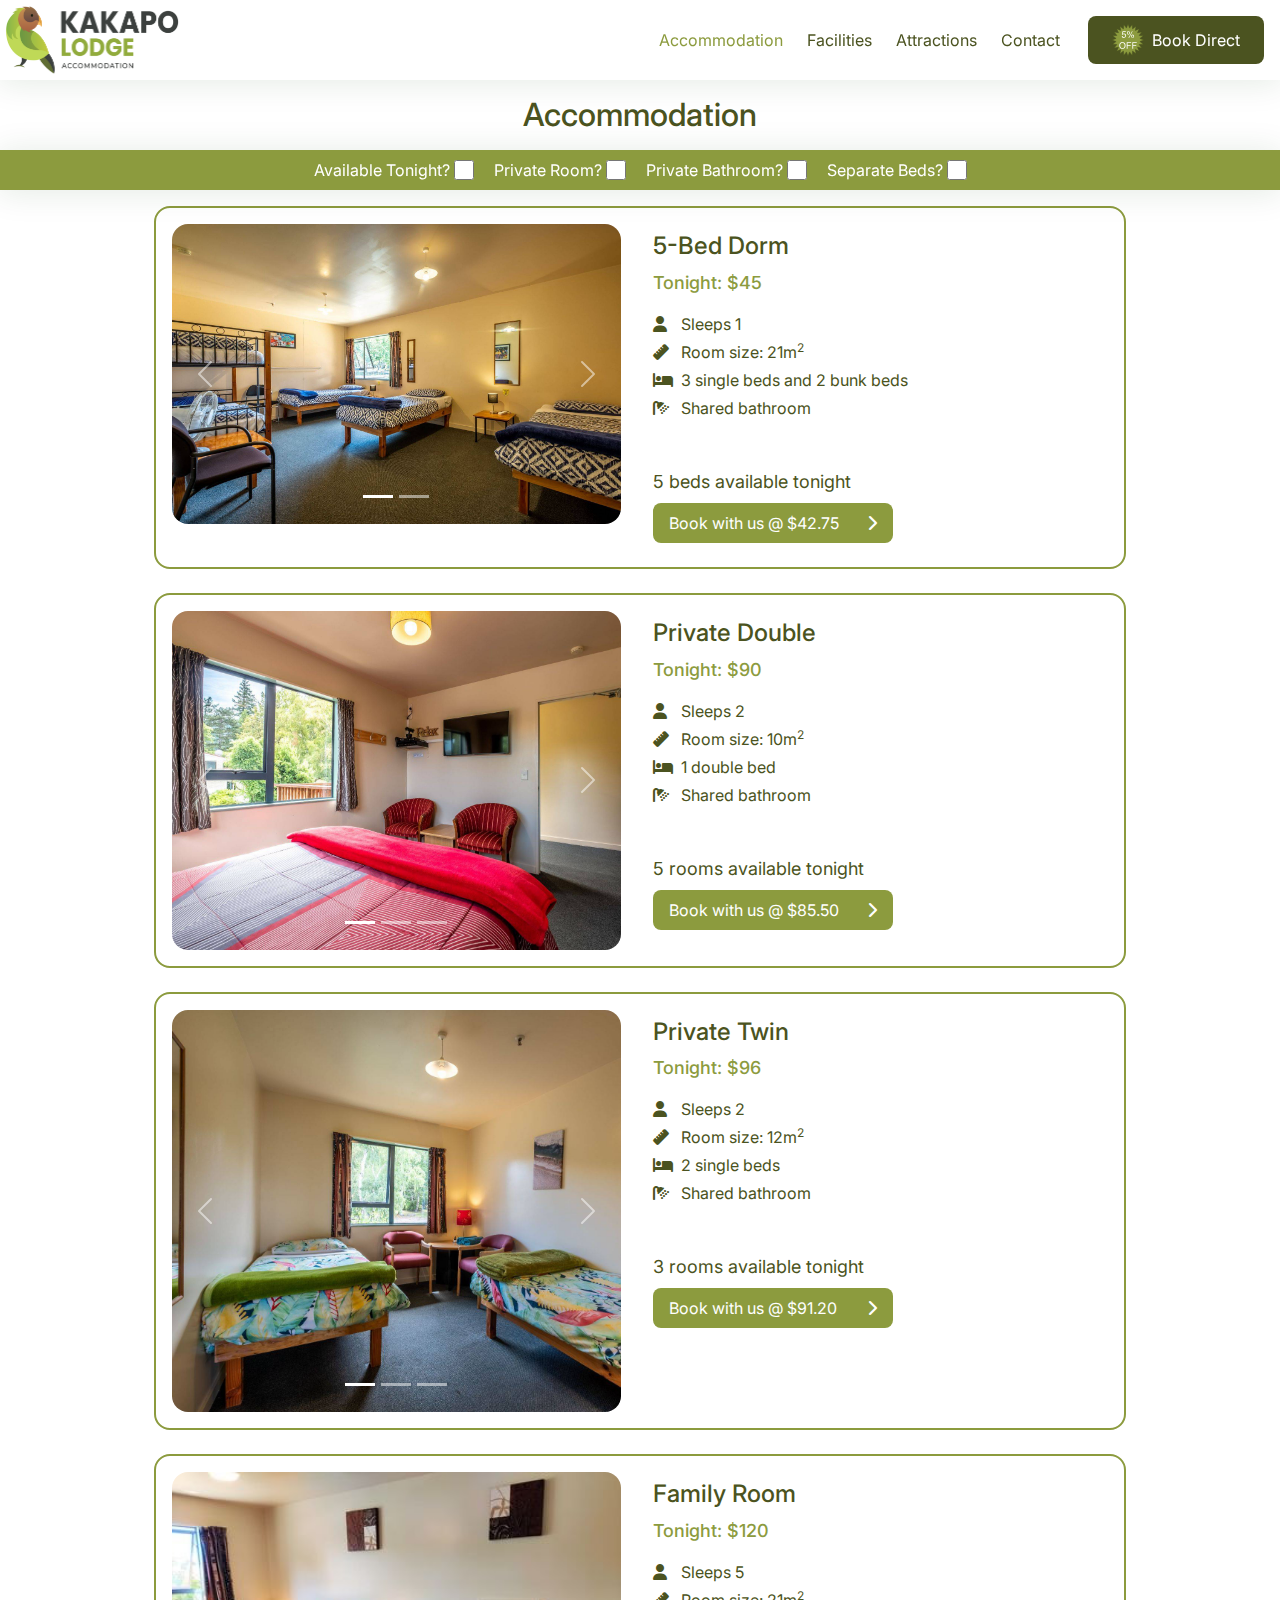
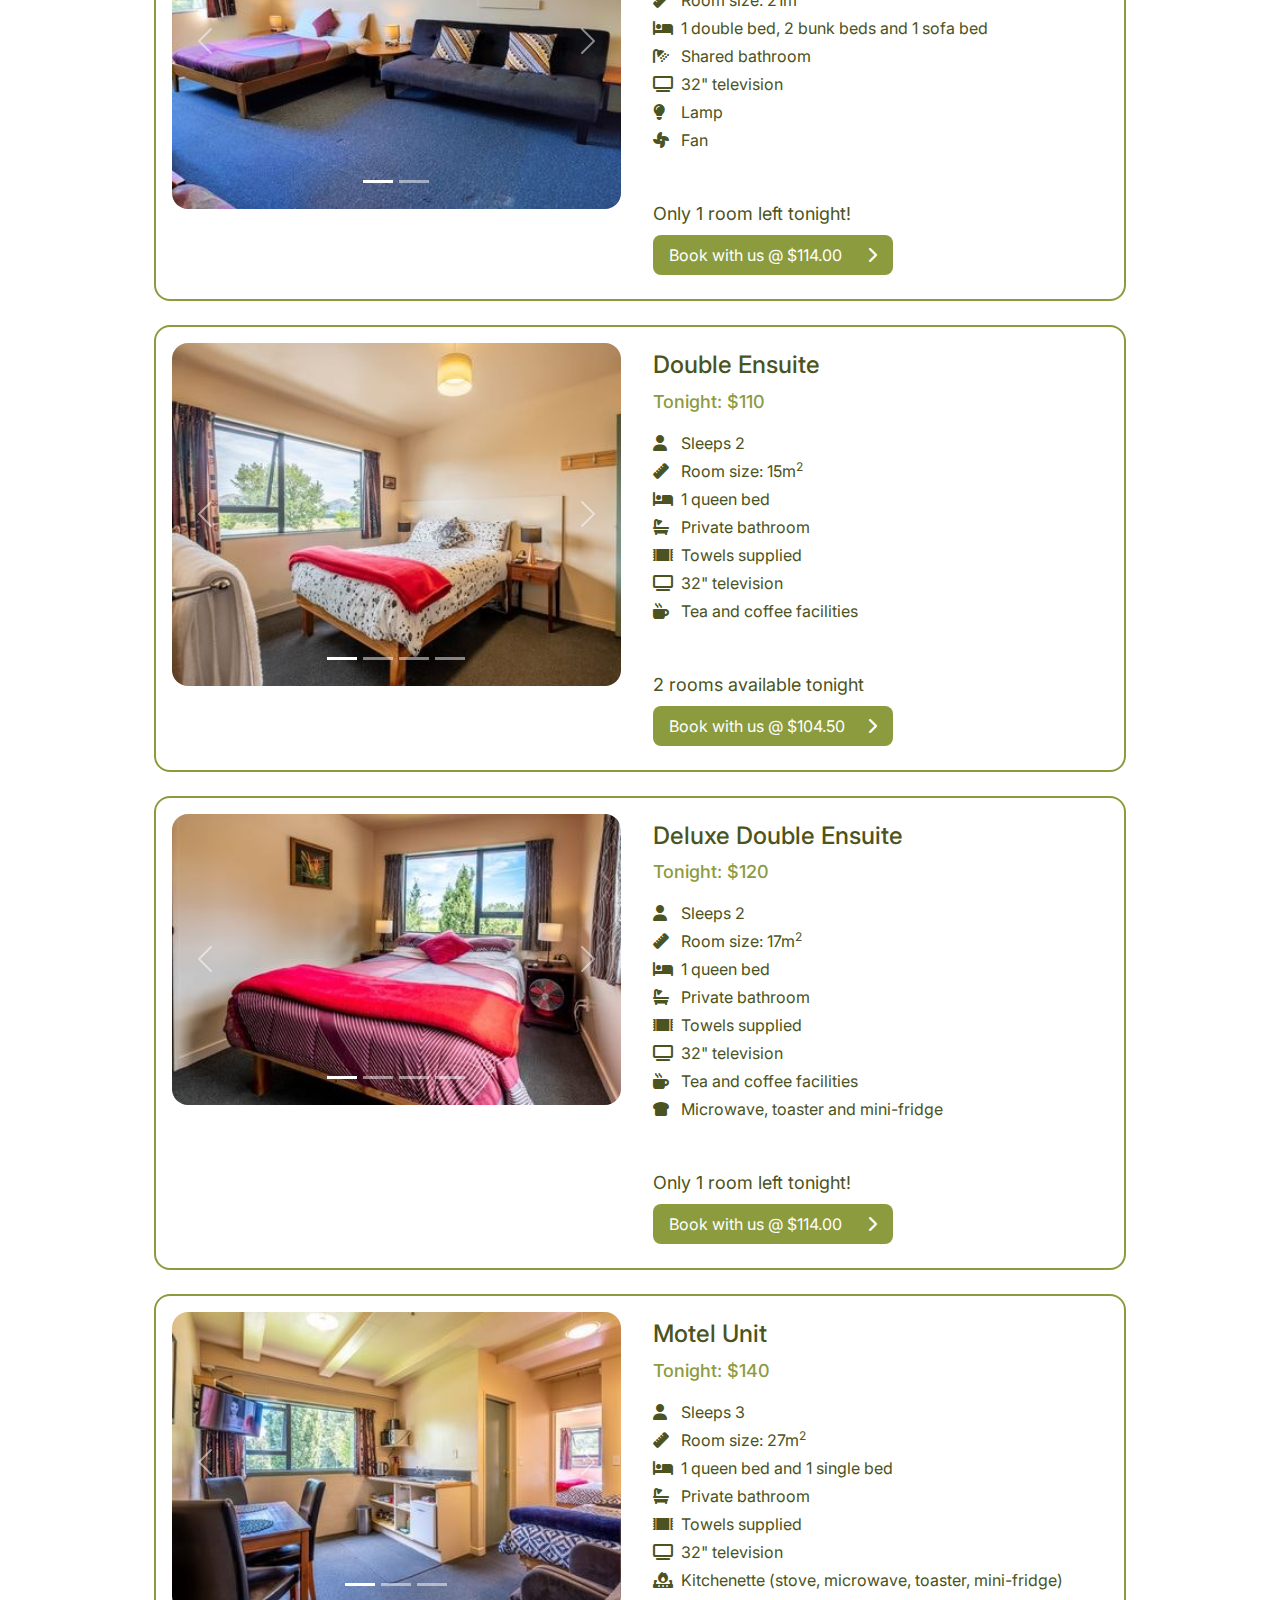
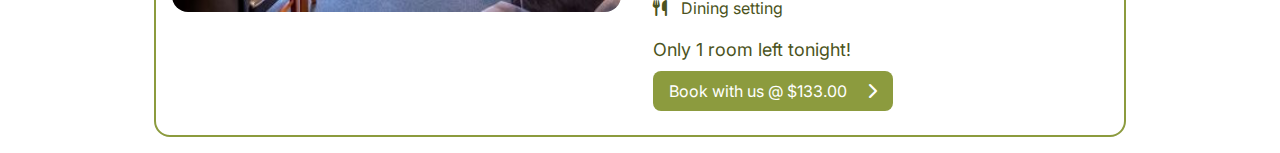
==== subpages/accommodation.html @ c5cdd159 "Improve visibility of discount on book direct button hover" ====
<!DOCTYPE html>

<html>
  <meta charset="utf-8" />
  <meta name="viewport" content="width=device-width, initial-scale=1.0" />

  <head>
    <title>Accommodation | Kakapo Lodge</title>
    <link rel="icon" type="image/x-icon" href="../assets/favicon.ico" />

    <!--FontAwesome icons-->
    <link href="../fontawesome/css/fontawesome.css" rel="stylesheet" />
    <link href="../fontawesome/css/brands.css" rel="stylesheet" />
    <link href="../fontawesome/css/solid.css" rel="stylesheet" />

    <!--Bootstrap components-->
    <link href="../bootstrap/css/bootstrap.min.css" rel="stylesheet" />
    <script
      defer
      type="text/javascript"
      src="../bootstrap/js/bootstrap.min.js"
    ></script>

    <!--custom styles and scripts-->
    <link rel="stylesheet" type="text/css" href="../styles.css" />
    <script defer type="text/javascript" src="../scripts.js"></script>
    <script
      defer
      type="text/javascript"
      src="./accommodation_scripts.js"
    ></script>
  </head>

  <body>
    <header id="main-top-bar">
      <div id="desktop-top-bar" class="top-bar">
        <a href="../index.html">
          <img class="main-logo" src="../assets/kakapo_logo_with_text.png" />
        </a>

        <nav class="main-nav">
          <ul class="main-menu">
            <li class="main-menu-item">
              <a class="main-menu-link selected-link">Accommodation</a>
            </li>
            <li class="main-menu-item">
              <a class="main-menu-link" href="./facilities.html">Facilities</a>
            </li>
            <li class="main-menu-item">
              <a
                class="main-menu-link"
                target="_blank"
                href="https://visithanmersprings.co.nz/things-to-do/"
              >
                Attractions
              </a>
            </li>
            <li class="main-menu-item">
              <a class="main-menu-link" href="./contact.html">Contact</a>
            </li>
          </ul>

          <a
            class="book-direct-button"
            target="_blank"
            href="https://apac.littlehotelier.com/properties/kakapolodgedirect?promotion_code=5OFF"
            ><svg
              id="five-percent-off-symbol"
              version="1.1"
              viewBox="0.0 0.0 1024.0 1024.0"
              fill="none"
              stroke="none"
              stroke-linecap="square"
              stroke-miterlimit="10"
              xmlns:xlink="http://www.w3.org/1999/xlink"
              xmlns="http://www.w3.org/2000/svg"
            >
              <clipPath id="p.0">
                <path
                  d="m0 0l1024.0 0l0 1024.0l-1024.0 0l0 -1024.0z"
                  clip-rule="nonzero"
                />
              </clipPath>
              <g clip-path="url(#p.0)">
                <path
                  fill="#8c9b3e"
                  d="m-0.0026244095 512.0026l131.28703 -50.123535l-113.84106 -82.391815l139.78412 -14.433777l-88.63509 -109.05087l138.7586 22.236145l-57.392273 -128.27481l128.27481 57.392258l-22.236145 -138.7586l109.05087 88.63508l14.433777 -139.78409l82.391815 113.84106l50.123535 -131.28703l50.123535 131.28703l82.391846 -113.84106l14.433716 139.78409l109.0509 -88.63508l-22.236145 138.7586l128.27484 -57.392258l-57.392273 128.27481l138.7586 -22.236145l-88.63513 109.05087l139.78412 14.433777l-113.841064 82.391815l131.28705 50.123535l-131.28705 50.123535l113.841064 82.391846l-139.78412 14.433716l88.63513 109.0509l-138.7586 -22.236145l57.392273 128.27484l-128.27484 -57.392273l22.236145 138.7586l-109.0509 -88.63513l-14.433716 139.78412l-82.391846 -113.841064l-50.123535 131.28699l-50.123535 -131.28699l-82.391815 113.841064l-14.433777 -139.78412l-109.05087 88.63513l22.236145 -138.7586l-128.27481 57.392273l57.392273 -128.27484l-138.7586 22.236145l88.63509 -109.0509l-139.78412 -14.433716l113.84106 -82.391846z"
                  fill-rule="evenodd"
                />
                <path
                  stroke="#4b5320"
                  stroke-width="16.0"
                  stroke-linejoin="round"
                  stroke-linecap="butt"
                  d="m-0.0026244095 512.0026l131.28703 -50.123535l-113.84106 -82.391815l139.78412 -14.433777l-88.63509 -109.05087l138.7586 22.236145l-57.392273 -128.27481l128.27481 57.392258l-22.236145 -138.7586l109.05087 88.63508l14.433777 -139.78409l82.391815 113.84106l50.123535 -131.28703l50.123535 131.28703l82.391846 -113.84106l14.433716 139.78409l109.0509 -88.63508l-22.236145 138.7586l128.27484 -57.392258l-57.392273 128.27481l138.7586 -22.236145l-88.63513 109.05087l139.78412 14.433777l-113.841064 82.391815l131.28705 50.123535l-131.28705 50.123535l113.841064 82.391846l-139.78412 14.433716l88.63513 109.0509l-138.7586 -22.236145l57.392273 128.27484l-128.27484 -57.392273l22.236145 138.7586l-109.0509 -88.63513l-14.433716 139.78412l-82.391846 -113.841064l-50.123535 131.28699l-50.123535 -131.28699l-82.391815 113.841064l-14.433777 -139.78412l-109.05087 88.63513l22.236145 -138.7586l-128.27481 57.392273l57.392273 -128.27484l-138.7586 22.236145l88.63509 -109.0509l-139.78412 -14.433716l113.84106 -82.391846z"
                  fill-rule="evenodd"
                />
                <path
                  fill="#000000"
                  fill-opacity="0.0"
                  d="m27.862206 25.422573l968.2835 0l0 973.1654l-968.2835 0z"
                  fill-rule="evenodd"
                />
                <path
                  fill="#ffffff"
                  d="m312.2004 386.60526l27.078125 -2.296875q3.0 19.765625 13.953125 29.734375q10.96875 9.953125 26.4375 9.953125q18.609375 0 31.5 -14.03125q12.890625 -14.046875 12.890625 -37.25q0 -22.0625 -12.390625 -34.796875q-12.390625 -12.75 -32.4375 -12.75q-12.453125 0 -22.484375 5.65625q-10.03125 5.65625 -15.75 14.671875l-24.21875 -3.140625l20.34375 -107.859375l104.421875 0l0 24.640625l-83.796875 0l-11.3125 56.421875q18.90625 -13.171875 39.671875 -13.171875q27.5 0 46.40625 19.046875q18.90625 19.046875 18.90625 48.984375q0 28.5 -16.609375 49.28125q-20.203125 25.484375 -55.140625 25.484375q-28.65625 0 -46.78125 -16.03125q-18.109375 -16.046875 -20.6875 -42.546875zm168.01013 -104.546875q0 -22.5 11.3125 -38.25q11.3125 -15.75 32.796844 -15.75q19.765625 0 32.71875 14.109375q12.96875 14.109375 12.96875 41.453125q0 26.640625 -13.109375 41.046875q-13.09375 14.390625 -32.296875 14.390625q-19.046844 0 -31.71872 -14.171875q-12.671875 -14.1875 -12.671875 -42.828125zm44.828094 -36.25q-9.59375 0 -15.9687195 8.3125q-6.375 8.3125 -6.375 30.515625q0 20.1875 6.4375 28.421875q6.4530945 8.234375 15.9062195 8.234375q9.734375 0 16.109375 -8.296875q6.375 -8.3125 6.375 -30.375q0 -20.328125 -6.453125 -28.5625q-6.4375 -8.25 -16.03125 -8.25zm0.140625 203.53125l114.875 -221.28125l20.90625 0l-114.4375 221.28125l-21.34375 0zm90.8125 -57.0q0 -22.640625 11.3125 -38.3125q11.3125 -15.6875 32.9375 -15.6875q19.765625 0 32.71875 14.109375q12.96875 14.109375 12.96875 41.46875q0 26.640625 -13.109375 41.03125q-13.09375 14.390625 -32.4375 14.390625q-19.046875 0 -31.71875 -14.25q-12.671875 -14.25 -12.671875 -42.75zm44.96875 -36.234375q-9.734375 0 -16.109375 8.3125q-6.375 8.296875 -6.375 30.5q0 20.046875 6.4375 28.359375q6.453125 8.296875 15.90625 8.296875q9.875 0 16.25 -8.296875q6.375 -8.3125 6.375 -30.375q0 -20.328125 -6.453125 -28.5625q-6.4375 -8.234375 -16.03125 -8.234375z"
                  fill-rule="nonzero"
                />
                <path
                  fill="#ffffff"
                  d="m232.91927 691.3396q0 -52.28125 28.07814 -81.84375q28.078125 -29.578125 72.46875 -29.578125q29.078125 0 52.421875 13.890625q23.34375 13.890625 35.59375 38.75q12.25 24.84375 12.25 56.34375q0 31.9375 -12.890625 57.15625q-12.890625 25.203125 -36.53125 38.171875q-23.625 12.953125 -50.984375 12.953125q-29.640625 0 -53.0 -14.3125q-23.34375 -14.328125 -35.375015 -39.109375q-12.03125 -24.78125 -12.03125 -52.421875zm28.656265 0.4375q0 37.953125 20.40625 59.796875q20.40625 21.84375 51.203125 21.84375q31.375 0 51.640625 -22.0625q20.265625 -22.0625 20.265625 -62.59375q0 -25.640625 -8.671875 -44.75q-8.671875 -19.125 -25.359375 -29.65625q-16.671875 -10.53125 -37.4375 -10.53125q-29.515625 0 -50.78125 20.28125q-21.265625 20.265625 -21.265625 67.671875zm209.39441 101.828125l0 -209.96875l141.65622 0l0 24.78125l-113.87497 0l0 65.015625l98.546844 0l0 24.78125l-98.546844 0l0 95.390625l-27.78125 0zm179.17648 0l0 -209.96875l141.65625 0l0 24.78125l-113.875 0l0 65.015625l98.546875 0l0 24.78125l-98.546875 0l0 95.390625l-27.78125 0z"
                  fill-rule="nonzero"
                />
              </g>
            </svg>
            Book Direct
          </a>
        </nav>
      </div>

      <div id="mobile-top-bar" class="top-bar">
        <a href="../index.html">
          <img class="main-logo" src="../assets/kakapo_logo_with_text.png" />
        </a>

        <i id="mobile-menu-button" class="fa-solid fa-bars"></i>
      </div>

      <nav id="mobile-main-nav" class="main-nav">
        <ul id="mobile-main-menu" class="main-menu">
          <li class="main-menu-item">
            <a class="main-menu-link selected-link">Accommodation</a>
          </li>
          <li class="main-menu-item">
            <a class="main-menu-link" href="./facilities.html">Facilities</a>
          </li>
          <li class="main-menu-item">
            <a
              class="main-menu-link"
              target="_blank"
              href="https://visithanmersprings.co.nz/things-to-do/"
            >
              Attractions
            </a>
          </li>
          <li class="main-menu-item">
            <a class="main-menu-link" href="./contact.html">Contact</a>
          </li>
        </ul>
      </nav>
    </header>

    <main class="page-content">
      <h1 id="page-title">Accommodation</h1>

      <div id="accommodation-filters">
        <div id="mobile-filter-button">
          Filter
          <i class="fa-solid fa-arrow-down-wide-short"></i>
        </div>

        <div id="filter-options">
          <div class="filter-option">
            <label for="available-tonight-checkbox">Available Tonight?</label>
            <input
              id="available-tonight-checkbox"
              class="accommodation-checkbox"
              type="checkbox"
            />
          </div>

          <div class="filter-option">
            <label for="private-room-checkbox">Private Room?</label>
            <input
              id="private-room-checkbox"
              class="accommodation-checkbox"
              type="checkbox"
            />
          </div>

          <div class="filter-option">
            <label for="private-bathroom-checkbox">Private Bathroom?</label>
            <input
              id="private-bathroom-checkbox"
              class="accommodation-checkbox"
              type="checkbox"
            />
          </div>

          <div class="filter-option">
            <label for="separate-beds-checkbox">Separate Beds?</label>
            <input
              id="separate-beds-checkbox"
              class="accommodation-checkbox"
              type="checkbox"
            />
          </div>
        </div>
      </div>

      <div id="accommodation-cards">
        <div id="5-bed-dorm" class="accommodation-card">
          <div
            id="5-bed-dorm-carousel"
            class="carousel slide accommodation-carousel"
          >
            <div class="carousel-indicators">
              <button
                type="button"
                data-bs-target="#5-bed-dorm-carousel"
                data-bs-slide-to="0"
                class="active"
                aria-current="true"
                aria-label="Slide 1"
              ></button>
              <button
                type="button"
                data-bs-target="#5-bed-dorm-carousel"
                data-bs-slide-to="1"
                aria-label="Slide 2"
              ></button>
            </div>

            <div class="carousel-inner">
              <div class="carousel-item active">
                <img
                  src="../assets/subpages/accommodation/5_bed_dorm/5_bed_dorm_1.png"
                  class="d-block w-100 accommodation-image"
                />
              </div>
              <div class="carousel-item">
                <img
                  src="../assets/subpages/accommodation/5_bed_dorm/5_bed_dorm_2.jpg"
                  class="d-block w-100 accommodation-image"
                />
              </div>
            </div>

            <button
              class="carousel-control-prev"
              type="button"
              data-bs-target="#5-bed-dorm-carousel"
              data-bs-slide="prev"
            >
              <span
                class="carousel-control-prev-icon"
                aria-hidden="true"
              ></span>
              <span class="visually-hidden">Previous</span>
            </button>

            <button
              class="carousel-control-next"
              type="button"
              data-bs-target="#5-bed-dorm-carousel"
              data-bs-slide="next"
            >
              <span
                class="carousel-control-next-icon"
                aria-hidden="true"
              ></span>
              <span class="visually-hidden">Next</span>
            </button>
          </div>

          <div class="accommodation-text">
            <h2 class="accommodation-name">5-Bed Dorm</h2>

            <p id="5-bed-dorm-price" class="accommodation-price">
              Tonight: $45
            </p>

            <div class="accommodation-features">
              <div class="accommodation-feature">
                <i class="accommodation-feature-icon fa-solid fa-user"></i>
                Sleeps 1
              </div>

              <div class="accommodation-feature">
                <i class="accommodation-feature-icon fa-solid fa-ruler"></i>
                Room size: 21m<sup>2</sup>
              </div>

              <div class="accommodation-feature">
                <i class="accommodation-feature-icon fa-solid fa-bed"></i>
                3 single beds and 2 bunk beds
              </div>

              <div class="accommodation-feature">
                <i class="accommodation-feature-icon fa-solid fa-shower"></i>
                Shared bathroom
              </div>
            </div>

            <br />
            <p id="5-bed-dorm-availability" class="accommodation-availability">
              5 beds available tonight
            </p>

            <a
              class="book-accommodation-button"
              target="_blank"
              href="https://apac.littlehotelier.com/reservations/kakapolodgedirect/9239?promotion_code=5OFF"
            >
              <div id="book-5-bed-dorm-text">Book with us @ $42.75</div>
              <i class="fa-solid fa-chevron-right"></i>
            </a>
          </div>
        </div>

        <div id="private-double" class="accommodation-card">
          <div
            id="private-double-carousel"
            class="carousel slide accommodation-carousel"
          >
            <div class="carousel-indicators">
              <button
                type="button"
                data-bs-target="#private-double-carousel"
                data-bs-slide-to="0"
                class="active"
                aria-current="true"
                aria-label="Slide 1"
              ></button>
              <button
                type="button"
                data-bs-target="#private-double-carousel"
                data-bs-slide-to="1"
                aria-label="Slide 2"
              ></button>
              <button
                type="button"
                data-bs-target="#private-double-carousel"
                data-bs-slide-to="2"
                aria-label="Slide 3"
              ></button>
            </div>

            <div class="carousel-inner">
              <div class="carousel-item active">
                <img
                  src="../assets/subpages/accommodation/private_double/private_double_1.png"
                  class="d-block w-100 accommodation-image"
                  loading="lazy"
                />
              </div>
              <div class="carousel-item">
                <img
                  src="../assets/subpages/accommodation/private_double/private_double_2.jpg"
                  class="d-block w-100 accommodation-image"
                  loading="lazy"
                />
              </div>
              <div class="carousel-item">
                <img
                  src="../assets/subpages/accommodation/private_double/private_double_3.jpg"
                  class="d-block w-100 accommodation-image"
                  loading="lazy"
                />
              </div>
            </div>

            <button
              class="carousel-control-prev"
              type="button"
              data-bs-target="#private-double-carousel"
              data-bs-slide="prev"
            >
              <span
                class="carousel-control-prev-icon"
                aria-hidden="true"
              ></span>
              <span class="visually-hidden">Previous</span>
            </button>

            <button
              class="carousel-control-next"
              type="button"
              data-bs-target="#private-double-carousel"
              data-bs-slide="next"
            >
              <span
                class="carousel-control-next-icon"
                aria-hidden="true"
              ></span>
              <span class="visually-hidden">Next</span>
            </button>
          </div>

          <div class="accommodation-text">
            <h2 class="accommodation-name">Private Double</h2>

            <p id="private-double-price" class="accommodation-price">
              Tonight: $90
            </p>

            <div class="accommodation-features">
              <div class="accommodation-feature">
                <i class="accommodation-feature-icon fa-solid fa-user"></i>
                Sleeps 2
              </div>

              <div class="accommodation-feature">
                <i class="accommodation-feature-icon fa-solid fa-ruler"></i>
                Room size: 10m<sup>2</sup>
              </div>

              <div class="accommodation-feature">
                <i class="accommodation-feature-icon fa-solid fa-bed"></i>
                1 double bed
              </div>

              <div class="accommodation-feature">
                <i class="accommodation-feature-icon fa-solid fa-shower"></i>
                Shared bathroom
              </div>
            </div>

            <br />
            <p
              id="private-double-availability"
              class="accommodation-availability"
            >
              5 rooms available tonight
            </p>

            <a
              class="book-accommodation-button"
              target="_blank"
              href="https://apac.littlehotelier.com/reservations/kakapolodgedirect/9243?promotion_code=5OFF"
            >
              <div id="book-private-double-text">Book with us @ $85.50</div>
              <i class="fa-solid fa-chevron-right"></i>
            </a>
          </div>
        </div>

        <div id="private-twin" class="accommodation-card">
          <div
            id="private-twin-carousel"
            class="carousel slide accommodation-carousel"
          >
            <div class="carousel-indicators">
              <button
                type="button"
                data-bs-target="#private-twin-carousel"
                data-bs-slide-to="0"
                class="active"
                aria-current="true"
                aria-label="Slide 1"
              ></button>
              <button
                type="button"
                data-bs-target="#private-twin-carousel"
                data-bs-slide-to="1"
                aria-label="Slide 2"
              ></button>
              <button
                type="button"
                data-bs-target="#private-twin-carousel"
                data-bs-slide-to="2"
                aria-label="Slide 3"
              ></button>
            </div>

            <div class="carousel-inner">
              <div class="carousel-item active">
                <img
                  src="../assets/subpages/accommodation/private_twin/private_twin_1.png"
                  class="d-block w-100 accommodation-image"
                  loading="lazy"
                />
              </div>
              <div class="carousel-item">
                <img
                  src="../assets/subpages/accommodation/private_twin/private_twin_2.jpg"
                  class="d-block w-100 accommodation-image"
                  loading="lazy"
                />
              </div>
              <div class="carousel-item">
                <img
                  src="../assets/subpages/accommodation/private_twin/private_twin_3.jpg"
                  class="d-block w-100 accommodation-image"
                  loading="lazy"
                />
              </div>
            </div>

            <button
              class="carousel-control-prev"
              type="button"
              data-bs-target="#private-twin-carousel"
              data-bs-slide="prev"
            >
              <span
                class="carousel-control-prev-icon"
                aria-hidden="true"
              ></span>
              <span class="visually-hidden">Previous</span>
            </button>

            <button
              class="carousel-control-next"
              type="button"
              data-bs-target="#private-twin-carousel"
              data-bs-slide="next"
            >
              <span
                class="carousel-control-next-icon"
                aria-hidden="true"
              ></span>
              <span class="visually-hidden">Next</span>
            </button>
          </div>

          <div class="accommodation-text">
            <h2 class="accommodation-name">Private Twin</h2>

            <p id="private-twin-price" class="accommodation-price">
              Tonight: $96
            </p>

            <div class="accommodation-features">
              <div class="accommodation-feature">
                <i class="accommodation-feature-icon fa-solid fa-user"></i>
                Sleeps 2
              </div>

              <div class="accommodation-feature">
                <i class="accommodation-feature-icon fa-solid fa-ruler"></i>
                Room size: 12m<sup>2</sup>
              </div>

              <div class="accommodation-feature">
                <i class="accommodation-feature-icon fa-solid fa-bed"></i>
                2 single beds
              </div>

              <div class="accommodation-feature">
                <i class="accommodation-feature-icon fa-solid fa-shower"></i>
                Shared bathroom
              </div>
            </div>

            <br />
            <p
              id="private-twin-availability"
              class="accommodation-availability"
            >
              3 rooms available tonight
            </p>

            <a
              class="book-accommodation-button"
              target="_blank"
              href="https://apac.littlehotelier.com/reservations/kakapolodgedirect/9244?promotion_code=5OFF"
            >
              <div id="book-private-twin-text">Book with us @ $91.20</div>
              <i class="fa-solid fa-chevron-right"></i>
            </a>
          </div>
        </div>

        <div id="family-room" class="accommodation-card">
          <div
            id="family-room-carousel"
            class="carousel slide accommodation-carousel"
          >
            <div class="carousel-indicators">
              <button
                type="button"
                data-bs-target="#family-room-carousel"
                data-bs-slide-to="0"
                class="active"
                aria-current="true"
                aria-label="Slide 1"
              ></button>
              <button
                type="button"
                data-bs-target="#family-room-carousel"
                data-bs-slide-to="1"
                aria-label="Slide 2"
              ></button>
            </div>

            <div class="carousel-inner">
              <div class="carousel-item active">
                <img
                  src="../assets/subpages/accommodation/family_room/family_room_1.png"
                  class="d-block w-100 accommodation-image"
                  loading="lazy"
                />
              </div>
              <div class="carousel-item">
                <img
                  src="../assets/subpages/accommodation/family_room/family_room_2.jpg"
                  class="d-block w-100 accommodation-image"
                  loading="lazy"
                />
              </div>
            </div>

            <button
              class="carousel-control-prev"
              type="button"
              data-bs-target="#family-room-carousel"
              data-bs-slide="prev"
            >
              <span
                class="carousel-control-prev-icon"
                aria-hidden="true"
              ></span>
              <span class="visually-hidden">Previous</span>
            </button>

            <button
              class="carousel-control-next"
              type="button"
              data-bs-target="#family-room-carousel"
              data-bs-slide="next"
            >
              <span
                class="carousel-control-next-icon"
                aria-hidden="true"
              ></span>
              <span class="visually-hidden">Next</span>
            </button>
          </div>

          <div class="accommodation-text">
            <h2 class="accommodation-name">Family Room</h2>

            <p id="family-room-price" class="accommodation-price">
              Tonight: $120
            </p>

            <div class="accommodation-features">
              <div class="accommodation-feature">
                <i class="accommodation-feature-icon fa-solid fa-user"></i>
                Sleeps 5
              </div>

              <div class="accommodation-feature">
                <i class="accommodation-feature-icon fa-solid fa-ruler"></i>
                Room size: 21m<sup>2</sup>
              </div>

              <div class="accommodation-feature">
                <i class="accommodation-feature-icon fa-solid fa-bed"></i>
                1 double bed, 2 bunk beds and 1 sofa bed
              </div>

              <div class="accommodation-feature">
                <i class="accommodation-feature-icon fa-solid fa-shower"></i>
                Shared bathroom
              </div>

              <div class="accommodation-feature">
                <i class="accommodation-feature-icon fa-solid fa-tv"></i>
                32" television
              </div>

              <div class="accommodation-feature">
                <i
                  class="accommodation-feature-icon fa-regular fa-lightbulb"
                ></i>
                Lamp
              </div>

              <div class="accommodation-feature">
                <i class="accommodation-feature-icon fa-solid fa-fan"></i>
                Fan
              </div>
            </div>

            <br />
            <p id="family-room-availability" class="accommodation-availability">
              Only 1 room left tonight!
            </p>

            <a
              class="book-accommodation-button"
              target="_blank"
              href="https://apac.littlehotelier.com/reservations/kakapolodgedirect/9245?promotion_code=5OFF"
            >
              <div id="book-family-room-text">Book with us @ $114.00</div>
              <i class="fa-solid fa-chevron-right"></i>
            </a>
          </div>
        </div>

        <div id="double-ensuite" class="accommodation-card">
          <div
            id="double-ensuite-carousel"
            class="carousel slide accommodation-carousel"
          >
            <div class="carousel-indicators">
              <button
                type="button"
                data-bs-target="#double-ensuite-carousel"
                data-bs-slide-to="0"
                class="active"
                aria-current="true"
                aria-label="Slide 1"
              ></button>
              <button
                type="button"
                data-bs-target="#double-ensuite-carousel"
                data-bs-slide-to="1"
                aria-label="Slide 2"
              ></button>
              <button
                type="button"
                data-bs-target="#double-ensuite-carousel"
                data-bs-slide-to="2"
                aria-label="Slide 3"
              ></button>
              <button
                type="button"
                data-bs-target="#double-ensuite-carousel"
                data-bs-slide-to="3"
                aria-label="Slide 4"
              ></button>
            </div>

            <div class="carousel-inner">
              <div class="carousel-item active">
                <img
                  src="../assets/subpages/accommodation/double_ensuite/double_ensuite_1.png"
                  class="d-block w-100 accommodation-image"
                  loading="lazy"
                />
              </div>
              <div class="carousel-item">
                <img
                  src="../assets/subpages/accommodation/double_ensuite/double_ensuite_2.jpg"
                  class="d-block w-100 accommodation-image"
                  loading="lazy"
                />
              </div>
              <div class="carousel-item">
                <img
                  src="../assets/subpages/accommodation/double_ensuite/double_ensuite_3.jpg"
                  class="d-block w-100 accommodation-image"
                  loading="lazy"
                />
              </div>
              <div class="carousel-item">
                <img
                  src="../assets/subpages/accommodation/double_ensuite/double_ensuite_4.jpg"
                  class="d-block w-100 accommodation-image"
                  loading="lazy"
                />
              </div>
            </div>

            <button
              class="carousel-control-prev"
              type="button"
              data-bs-target="#double-ensuite-carousel"
              data-bs-slide="prev"
            >
              <span
                class="carousel-control-prev-icon"
                aria-hidden="true"
              ></span>
              <span class="visually-hidden">Previous</span>
            </button>

            <button
              class="carousel-control-next"
              type="button"
              data-bs-target="#double-ensuite-carousel"
              data-bs-slide="next"
            >
              <span
                class="carousel-control-next-icon"
                aria-hidden="true"
              ></span>
              <span class="visually-hidden">Next</span>
            </button>
          </div>

          <div class="accommodation-text">
            <h2 class="accommodation-name">Double Ensuite</h2>

            <p id="double-ensuite-price" class="accommodation-price">
              Tonight: $110
            </p>

            <div class="accommodation-features">
              <div class="accommodation-feature">
                <i class="accommodation-feature-icon fa-solid fa-user"></i>
                Sleeps 2
              </div>

              <div class="accommodation-feature">
                <i class="accommodation-feature-icon fa-solid fa-ruler"></i>
                Room size: 15m<sup>2</sup>
              </div>

              <div class="accommodation-feature">
                <i class="accommodation-feature-icon fa-solid fa-bed"></i>
                1 queen bed
              </div>

              <div class="accommodation-feature">
                <i class="accommodation-feature-icon fa-solid fa-bath"></i>
                Private bathroom
              </div>

              <div class="accommodation-feature">
                <i class="accommodation-feature-icon fa-solid fa-rug"></i>
                Towels supplied
              </div>

              <div class="accommodation-feature">
                <i class="accommodation-feature-icon fa-solid fa-tv"></i>
                32" television
              </div>

              <div class="accommodation-feature">
                <i class="accommodation-feature-icon fa-solid fa-mug-hot"></i>
                Tea and coffee facilities
              </div>
            </div>

            <br />
            <p
              id="double-ensuite-availability"
              class="accommodation-availability"
            >
              2 rooms available tonight
            </p>

            <a
              class="book-accommodation-button"
              target="_blank"
              href="https://apac.littlehotelier.com/reservations/kakapolodgedirect/9242?promotion_code=5OFF"
            >
              <div id="book-double-ensuite-text">Book with us @ $104.50</div>
              <i class="fa-solid fa-chevron-right"></i>
            </a>
          </div>
        </div>

        <div id="deluxe-double-ensuite" class="accommodation-card">
          <div
            id="deluxe-double-ensuite-carousel"
            class="carousel slide accommodation-carousel"
          >
            <div class="carousel-indicators">
              <button
                type="button"
                data-bs-target="#deluxe-double-ensuite-carousel"
                data-bs-slide-to="0"
                class="active"
                aria-current="true"
                aria-label="Slide 1"
              ></button>
              <button
                type="button"
                data-bs-target="#deluxe-double-ensuite-carousel"
                data-bs-slide-to="1"
                aria-label="Slide 2"
              ></button>
              <button
                type="button"
                data-bs-target="#deluxe-double-ensuite-carousel"
                data-bs-slide-to="2"
                aria-label="Slide 3"
              ></button>
              <button
                type="button"
                data-bs-target="#deluxe-double-ensuite-carousel"
                data-bs-slide-to="3"
                aria-label="Slide 4"
              ></button>
            </div>

            <div class="carousel-inner">
              <div class="carousel-item active">
                <img
                  src="../assets/subpages/accommodation/deluxe_double_ensuite/deluxe_double_ensuite_1.png"
                  class="d-block w-100 accommodation-image"
                  loading="lazy"
                />
              </div>
              <div class="carousel-item">
                <img
                  src="../assets/subpages/accommodation/deluxe_double_ensuite/deluxe_double_ensuite_2.jpg"
                  class="d-block w-100 accommodation-image"
                  loading="lazy"
                />
              </div>
              <div class="carousel-item">
                <img
                  src="../assets/subpages/accommodation/deluxe_double_ensuite/deluxe_double_ensuite_3.jpg"
                  class="d-block w-100 accommodation-image"
                  loading="lazy"
                />
              </div>
              <div class="carousel-item">
                <img
                  src="../assets/subpages/accommodation/deluxe_double_ensuite/deluxe_double_ensuite_4.jpg"
                  class="d-block w-100 accommodation-image"
                  loading="lazy"
                />
              </div>
            </div>

            <button
              class="carousel-control-prev"
              type="button"
              data-bs-target="#deluxe-double-ensuite-carousel"
              data-bs-slide="prev"
            >
              <span
                class="carousel-control-prev-icon"
                aria-hidden="true"
              ></span>
              <span class="visually-hidden">Previous</span>
            </button>

            <button
              class="carousel-control-next"
              type="button"
              data-bs-target="#deluxe-double-ensuite-carousel"
              data-bs-slide="next"
            >
              <span
                class="carousel-control-next-icon"
                aria-hidden="true"
              ></span>
              <span class="visually-hidden">Next</span>
            </button>
          </div>

          <div class="accommodation-text">
            <h2 class="accommodation-name">Deluxe Double Ensuite</h2>

            <p id="deluxe-double-ensuite-price" class="accommodation-price">
              Tonight: $120
            </p>

            <div class="accommodation-features">
              <div class="accommodation-feature">
                <i class="accommodation-feature-icon fa-solid fa-user"></i>
                Sleeps 2
              </div>

              <div class="accommodation-feature">
                <i class="accommodation-feature-icon fa-solid fa-ruler"></i>
                Room size: 17m<sup>2</sup>
              </div>

              <div class="accommodation-feature">
                <i class="accommodation-feature-icon fa-solid fa-bed"></i>
                1 queen bed
              </div>

              <div class="accommodation-feature">
                <i class="accommodation-feature-icon fa-solid fa-bath"></i>
                Private bathroom
              </div>

              <div class="accommodation-feature">
                <i class="accommodation-feature-icon fa-solid fa-rug"></i>
                Towels supplied
              </div>

              <div class="accommodation-feature">
                <i class="accommodation-feature-icon fa-solid fa-tv"></i>
                32" television
              </div>

              <div class="accommodation-feature">
                <i class="accommodation-feature-icon fa-solid fa-mug-hot"></i>
                Tea and coffee facilities
              </div>

              <div class="accommodation-feature">
                <i class="accommodation-feature-icon fa-solid fa-bread-slice">
                </i>
                Microwave, toaster and mini-fridge
              </div>
            </div>

            <br />
            <p
              id="deluxe-double-ensuite-availability"
              class="accommodation-availability"
            >
              Only 1 room left tonight!
            </p>

            <a
              class="book-accommodation-button"
              target="_blank"
              href="https://apac.littlehotelier.com/reservations/kakapolodgedirect/73051?promotion_code=5OFF"
            >
              <div id="book-deluxe-double-ensuite-text">
                Book with us @ $114.00
              </div>
              <i class="fa-solid fa-chevron-right"></i>
            </a>
          </div>
        </div>

        <div id="motel-unit" class="accommodation-card">
          <div
            id="motel-unit-carousel"
            class="carousel slide accommodation-carousel"
          >
            <div class="carousel-indicators">
              <button
                type="button"
                data-bs-target="#motel-unit-carousel"
                data-bs-slide-to="0"
                class="active"
                aria-current="true"
                aria-label="Slide 1"
              ></button>
              <button
                type="button"
                data-bs-target="#motel-unit-carousel"
                data-bs-slide-to="1"
                aria-label="Slide 2"
              ></button>
              <button
                type="button"
                data-bs-target="#motel-unit-carousel"
                data-bs-slide-to="2"
                aria-label="Slide 3"
              ></button>
            </div>

            <div class="carousel-inner">
              <div class="carousel-item active">
                <img
                  src="../assets/subpages/accommodation/motel_unit/motel_unit_1.png"
                  class="d-block w-100 accommodation-image"
                  loading="lazy"
                />
              </div>
              <div class="carousel-item">
                <img
                  src="../assets/subpages/accommodation/motel_unit/motel_unit_2.jpg"
                  class="d-block w-100 accommodation-image"
                  loading="lazy"
                />
              </div>
              <div class="carousel-item">
                <img
                  src="../assets/subpages/accommodation/motel_unit/motel_unit_3.jpg"
                  class="d-block w-100 accommodation-image"
                  loading="lazy"
                />
              </div>
            </div>

            <button
              class="carousel-control-prev"
              type="button"
              data-bs-target="#motel-unit-carousel"
              data-bs-slide="prev"
            >
              <span
                class="carousel-control-prev-icon"
                aria-hidden="true"
              ></span>
              <span class="visually-hidden">Previous</span>
            </button>

            <button
              class="carousel-control-next"
              type="button"
              data-bs-target="#motel-unit-carousel"
              data-bs-slide="next"
            >
              <span
                class="carousel-control-next-icon"
                aria-hidden="true"
              ></span>
              <span class="visually-hidden">Next</span>
            </button>
          </div>

          <div class="accommodation-text">
            <h2 class="accommodation-name">Motel Unit</h2>

            <p id="motel-unit-price" class="accommodation-price">
              Tonight: $140
            </p>

            <div class="accommodation-features">
              <div class="accommodation-feature">
                <i class="accommodation-feature-icon fa-solid fa-user"></i>
                Sleeps 3
              </div>

              <div class="accommodation-feature">
                <i class="accommodation-feature-icon fa-solid fa-ruler"></i>
                Room size: 27m<sup>2</sup>
              </div>

              <div class="accommodation-feature">
                <i class="accommodation-feature-icon fa-solid fa-bed"></i>
                1 queen bed and 1 single bed
              </div>

              <div class="accommodation-feature">
                <i class="accommodation-feature-icon fa-solid fa-bath"></i>
                Private bathroom
              </div>

              <div class="accommodation-feature">
                <i class="accommodation-feature-icon fa-solid fa-rug"></i>
                Towels supplied
              </div>

              <div class="accommodation-feature">
                <i class="accommodation-feature-icon fa-solid fa-tv"></i>
                32" television
              </div>

              <div class="accommodation-feature">
                <i class="accommodation-feature-icon fa-solid fa-fire-burner">
                </i>
                Kitchenette (stove, microwave, toaster, mini-fridge)
              </div>

              <div class="accommodation-feature">
                <i class="accommodation-feature-icon fa-solid fa-utensils"></i>
                Dining setting
              </div>
            </div>

            <p id="motel-unit-availability" class="accommodation-availability">
              Only 1 room left tonight!
            </p>

            <a
              class="book-accommodation-button"
              target="_blank"
              href="https://apac.littlehotelier.com/reservations/kakapolodgedirect/9240?promotion_code=5OFF"
            >
              <div id="book-motel-unit-text">Book with us @ $133.00</div>
              <i class="fa-solid fa-chevron-right"></i>
            </a>
          </div>
        </div>

        <div id="no-accommodation">
          <div id="no-accommodation-message">
            <h2 id="no-accommodation-title">
              Sorry, there are no accommodation that fits your criteria
            </h2>
            <p>Please refine your filter criteria to view other listings</p>
          </div>
        </div>
      </div>
    </main>

    <footer id="mobile-bottom-bar">
      <a class="book-direct-button" target="_blank" href="tel:03 315 7472">
        <i class="fa-solid fa-phone"></i>
        Call Us!
      </a>

      <a
        id="mobile-book-direct-button"
        class="book-direct-button"
        target="_blank"
        href="https://apac.littlehotelier.com/properties/kakapolodgedirect?promotion_code=5OFF"
        ><svg
          id="five-percent-off-symbol"
          version="1.1"
          viewBox="0.0 0.0 1024.0 1024.0"
          fill="none"
          stroke="none"
          stroke-linecap="square"
          stroke-miterlimit="10"
          xmlns:xlink="http://www.w3.org/1999/xlink"
          xmlns="http://www.w3.org/2000/svg"
        >
          <clipPath id="p.0">
            <path
              d="m0 0l1024.0 0l0 1024.0l-1024.0 0l0 -1024.0z"
              clip-rule="nonzero"
            />
          </clipPath>
          <g clip-path="url(#p.0)">
            <path
              fill="#8c9b3e"
              d="m-0.0026244095 512.0026l131.28703 -50.123535l-113.84106 -82.391815l139.78412 -14.433777l-88.63509 -109.05087l138.7586 22.236145l-57.392273 -128.27481l128.27481 57.392258l-22.236145 -138.7586l109.05087 88.63508l14.433777 -139.78409l82.391815 113.84106l50.123535 -131.28703l50.123535 131.28703l82.391846 -113.84106l14.433716 139.78409l109.0509 -88.63508l-22.236145 138.7586l128.27484 -57.392258l-57.392273 128.27481l138.7586 -22.236145l-88.63513 109.05087l139.78412 14.433777l-113.841064 82.391815l131.28705 50.123535l-131.28705 50.123535l113.841064 82.391846l-139.78412 14.433716l88.63513 109.0509l-138.7586 -22.236145l57.392273 128.27484l-128.27484 -57.392273l22.236145 138.7586l-109.0509 -88.63513l-14.433716 139.78412l-82.391846 -113.841064l-50.123535 131.28699l-50.123535 -131.28699l-82.391815 113.841064l-14.433777 -139.78412l-109.05087 88.63513l22.236145 -138.7586l-128.27481 57.392273l57.392273 -128.27484l-138.7586 22.236145l88.63509 -109.0509l-139.78412 -14.433716l113.84106 -82.391846z"
              fill-rule="evenodd"
            />
            <path
              stroke="#4b5320"
              stroke-width="16.0"
              stroke-linejoin="round"
              stroke-linecap="butt"
              d="m-0.0026244095 512.0026l131.28703 -50.123535l-113.84106 -82.391815l139.78412 -14.433777l-88.63509 -109.05087l138.7586 22.236145l-57.392273 -128.27481l128.27481 57.392258l-22.236145 -138.7586l109.05087 88.63508l14.433777 -139.78409l82.391815 113.84106l50.123535 -131.28703l50.123535 131.28703l82.391846 -113.84106l14.433716 139.78409l109.0509 -88.63508l-22.236145 138.7586l128.27484 -57.392258l-57.392273 128.27481l138.7586 -22.236145l-88.63513 109.05087l139.78412 14.433777l-113.841064 82.391815l131.28705 50.123535l-131.28705 50.123535l113.841064 82.391846l-139.78412 14.433716l88.63513 109.0509l-138.7586 -22.236145l57.392273 128.27484l-128.27484 -57.392273l22.236145 138.7586l-109.0509 -88.63513l-14.433716 139.78412l-82.391846 -113.841064l-50.123535 131.28699l-50.123535 -131.28699l-82.391815 113.841064l-14.433777 -139.78412l-109.05087 88.63513l22.236145 -138.7586l-128.27481 57.392273l57.392273 -128.27484l-138.7586 22.236145l88.63509 -109.0509l-139.78412 -14.433716l113.84106 -82.391846z"
              fill-rule="evenodd"
            />
            <path
              fill="#000000"
              fill-opacity="0.0"
              d="m27.862206 25.422573l968.2835 0l0 973.1654l-968.2835 0z"
              fill-rule="evenodd"
            />
            <path
              fill="#ffffff"
              d="m312.2004 386.60526l27.078125 -2.296875q3.0 19.765625 13.953125 29.734375q10.96875 9.953125 26.4375 9.953125q18.609375 0 31.5 -14.03125q12.890625 -14.046875 12.890625 -37.25q0 -22.0625 -12.390625 -34.796875q-12.390625 -12.75 -32.4375 -12.75q-12.453125 0 -22.484375 5.65625q-10.03125 5.65625 -15.75 14.671875l-24.21875 -3.140625l20.34375 -107.859375l104.421875 0l0 24.640625l-83.796875 0l-11.3125 56.421875q18.90625 -13.171875 39.671875 -13.171875q27.5 0 46.40625 19.046875q18.90625 19.046875 18.90625 48.984375q0 28.5 -16.609375 49.28125q-20.203125 25.484375 -55.140625 25.484375q-28.65625 0 -46.78125 -16.03125q-18.109375 -16.046875 -20.6875 -42.546875zm168.01013 -104.546875q0 -22.5 11.3125 -38.25q11.3125 -15.75 32.796844 -15.75q19.765625 0 32.71875 14.109375q12.96875 14.109375 12.96875 41.453125q0 26.640625 -13.109375 41.046875q-13.09375 14.390625 -32.296875 14.390625q-19.046844 0 -31.71872 -14.171875q-12.671875 -14.1875 -12.671875 -42.828125zm44.828094 -36.25q-9.59375 0 -15.9687195 8.3125q-6.375 8.3125 -6.375 30.515625q0 20.1875 6.4375 28.421875q6.4530945 8.234375 15.9062195 8.234375q9.734375 0 16.109375 -8.296875q6.375 -8.3125 6.375 -30.375q0 -20.328125 -6.453125 -28.5625q-6.4375 -8.25 -16.03125 -8.25zm0.140625 203.53125l114.875 -221.28125l20.90625 0l-114.4375 221.28125l-21.34375 0zm90.8125 -57.0q0 -22.640625 11.3125 -38.3125q11.3125 -15.6875 32.9375 -15.6875q19.765625 0 32.71875 14.109375q12.96875 14.109375 12.96875 41.46875q0 26.640625 -13.109375 41.03125q-13.09375 14.390625 -32.4375 14.390625q-19.046875 0 -31.71875 -14.25q-12.671875 -14.25 -12.671875 -42.75zm44.96875 -36.234375q-9.734375 0 -16.109375 8.3125q-6.375 8.296875 -6.375 30.5q0 20.046875 6.4375 28.359375q6.453125 8.296875 15.90625 8.296875q9.875 0 16.25 -8.296875q6.375 -8.3125 6.375 -30.375q0 -20.328125 -6.453125 -28.5625q-6.4375 -8.234375 -16.03125 -8.234375z"
              fill-rule="nonzero"
            />
            <path
              fill="#ffffff"
              d="m232.91927 691.3396q0 -52.28125 28.07814 -81.84375q28.078125 -29.578125 72.46875 -29.578125q29.078125 0 52.421875 13.890625q23.34375 13.890625 35.59375 38.75q12.25 24.84375 12.25 56.34375q0 31.9375 -12.890625 57.15625q-12.890625 25.203125 -36.53125 38.171875q-23.625 12.953125 -50.984375 12.953125q-29.640625 0 -53.0 -14.3125q-23.34375 -14.328125 -35.375015 -39.109375q-12.03125 -24.78125 -12.03125 -52.421875zm28.656265 0.4375q0 37.953125 20.40625 59.796875q20.40625 21.84375 51.203125 21.84375q31.375 0 51.640625 -22.0625q20.265625 -22.0625 20.265625 -62.59375q0 -25.640625 -8.671875 -44.75q-8.671875 -19.125 -25.359375 -29.65625q-16.671875 -10.53125 -37.4375 -10.53125q-29.515625 0 -50.78125 20.28125q-21.265625 20.265625 -21.265625 67.671875zm209.39441 101.828125l0 -209.96875l141.65622 0l0 24.78125l-113.87497 0l0 65.015625l98.546844 0l0 24.78125l-98.546844 0l0 95.390625l-27.78125 0zm179.17648 0l0 -209.96875l141.65625 0l0 24.78125l-113.875 0l0 65.015625l98.546875 0l0 24.78125l-98.546875 0l0 95.390625l-27.78125 0z"
              fill-rule="nonzero"
            />
          </g>
        </svg>
        Book Direct
      </a>
    </footer>
  </body>
</html>
---- fontawesome/css/brands.css ----
/*!
 * Font Awesome Free 6.5.2 by @fontawesome - https://fontawesome.com
 * License - https://fontawesome.com/license/free (Icons: CC BY 4.0, Fonts: SIL OFL 1.1, Code: MIT License)
 * Copyright 2024 Fonticons, Inc.
 */
:root, :host {
  --fa-style-family-brands: 'Font Awesome 6 Brands';
  --fa-font-brands: normal 400 1em/1 'Font Awesome 6 Brands'; }

@font-face {
  font-family: 'Font Awesome 6 Brands';
  font-style: normal;
  font-weight: 400;
  font-display: block;
  src: url("../webfonts/fa-brands-400.woff2") format("woff2"), url("../webfonts/fa-brands-400.ttf") format("truetype"); }

.fab,
.fa-brands {
  font-weight: 400; }

.fa-monero:before {
  content: "\f3d0"; }

.fa-hooli:before {
  content: "\f427"; }

.fa-yelp:before {
  content: "\f1e9"; }

.fa-cc-visa:before {
  content: "\f1f0"; }

.fa-lastfm:before {
  content: "\f202"; }

.fa-shopware:before {
  content: "\f5b5"; }

.fa-creative-commons-nc:before {
  content: "\f4e8"; }

.fa-aws:before {
  content: "\f375"; }

.fa-redhat:before {
  content: "\f7bc"; }

.fa-yoast:before {
  content: "\f2b1"; }

.fa-cloudflare:before {
  content: "\e07d"; }

.fa-ups:before {
  content: "\f7e0"; }

.fa-pixiv:before {
  content: "\e640"; }

.fa-wpexplorer:before {
  content: "\f2de"; }

.fa-dyalog:before {
  content: "\f399"; }

.fa-bity:before {
  content: "\f37a"; }

.fa-stackpath:before {
  content: "\f842"; }

.fa-buysellads:before {
  content: "\f20d"; }

.fa-first-order:before {
  content: "\f2b0"; }

.fa-modx:before {
  content: "\f285"; }

.fa-guilded:before {
  content: "\e07e"; }

.fa-vnv:before {
  content: "\f40b"; }

.fa-square-js:before {
  content: "\f3b9"; }

.fa-js-square:before {
  content: "\f3b9"; }

.fa-microsoft:before {
  content: "\f3ca"; }

.fa-qq:before {
  content: "\f1d6"; }

.fa-orcid:before {
  content: "\f8d2"; }

.fa-java:before {
  content: "\f4e4"; }

.fa-invision:before {
  content: "\f7b0"; }

.fa-creative-commons-pd-alt:before {
  content: "\f4ed"; }

.fa-centercode:before {
  content: "\f380"; }

.fa-glide-g:before {
  content: "\f2a6"; }

.fa-drupal:before {
  content: "\f1a9"; }

.fa-jxl:before {
  content: "\e67b"; }

.fa-hire-a-helper:before {
  content: "\f3b0"; }

.fa-creative-commons-by:before {
  content: "\f4e7"; }

.fa-unity:before {
  content: "\e049"; }

.fa-whmcs:before {
  content: "\f40d"; }

.fa-rocketchat:before {
  content: "\f3e8"; }

.fa-vk:before {
  content: "\f189"; }

.fa-untappd:before {
  content: "\f405"; }

.fa-mailchimp:before {
  content: "\f59e"; }

.fa-css3-alt:before {
  content: "\f38b"; }

.fa-square-reddit:before {
  content: "\f1a2"; }

.fa-reddit-square:before {
  content: "\f1a2"; }

.fa-vimeo-v:before {
  content: "\f27d"; }

.fa-contao:before {
  content: "\f26d"; }

.fa-square-font-awesome:before {
  content: "\e5ad"; }

.fa-deskpro:before {
  content: "\f38f"; }

.fa-brave:before {
  content: "\e63c"; }

.fa-sistrix:before {
  content: "\f3ee"; }

.fa-square-instagram:before {
  content: "\e055"; }

.fa-instagram-square:before {
  content: "\e055"; }

.fa-battle-net:before {
  content: "\f835"; }

.fa-the-red-yeti:before {
  content: "\f69d"; }

.fa-square-hacker-news:before {
  content: "\f3af"; }

.fa-hacker-news-square:before {
  content: "\f3af"; }

.fa-edge:before {
  content: "\f282"; }

.fa-threads:before {
  content: "\e618"; }

.fa-napster:before {
  content: "\f3d2"; }

.fa-square-snapchat:before {
  content: "\f2ad"; }

.fa-snapchat-square:before {
  content: "\f2ad"; }

.fa-google-plus-g:before {
  content: "\f0d5"; }

.fa-artstation:before {
  content: "\f77a"; }

.fa-markdown:before {
  content: "\f60f"; }

.fa-sourcetree:before {
  content: "\f7d3"; }

.fa-google-plus:before {
  content: "\f2b3"; }

.fa-diaspora:before {
  content: "\f791"; }

.fa-foursquare:before {
  content: "\f180"; }

.fa-stack-overflow:before {
  content: "\f16c"; }

.fa-github-alt:before {
  content: "\f113"; }

.fa-phoenix-squadron:before {
  content: "\f511"; }

.fa-pagelines:before {
  content: "\f18c"; }

.fa-algolia:before {
  content: "\f36c"; }

.fa-red-river:before {
  content: "\f3e3"; }

.fa-creative-commons-sa:before {
  content: "\f4ef"; }

.fa-safari:before {
  content: "\f267"; }

.fa-google:before {
  content: "\f1a0"; }

.fa-square-font-awesome-stroke:before {
  content: "\f35c"; }

.fa-font-awesome-alt:before {
  content: "\f35c"; }

.fa-atlassian:before {
  content: "\f77b"; }

.fa-linkedin-in:before {
  content: "\f0e1"; }

.fa-digital-ocean:before {
  content: "\f391"; }

.fa-nimblr:before {
  content: "\f5a8"; }

.fa-chromecast:before {
  content: "\f838"; }

.fa-evernote:before {
  content: "\f839"; }

.fa-hacker-news:before {
  content: "\f1d4"; }

.fa-creative-commons-sampling:before {
  content: "\f4f0"; }

.fa-adversal:before {
  content: "\f36a"; }

.fa-creative-commons:before {
  content: "\f25e"; }

.fa-watchman-monitoring:before {
  content: "\e087"; }

.fa-fonticons:before {
  content: "\f280"; }

.fa-weixin:before {
  content: "\f1d7"; }

.fa-shirtsinbulk:before {
  content: "\f214"; }

.fa-codepen:before {
  content: "\f1cb"; }

.fa-git-alt:before {
  content: "\f841"; }

.fa-lyft:before {
  content: "\f3c3"; }

.fa-rev:before {
  content: "\f5b2"; }

.fa-windows:before {
  content: "\f17a"; }

.fa-wizards-of-the-coast:before {
  content: "\f730"; }

.fa-square-viadeo:before {
  content: "\f2aa"; }

.fa-viadeo-square:before {
  content: "\f2aa"; }

.fa-meetup:before {
  content: "\f2e0"; }

.fa-centos:before {
  content: "\f789"; }

.fa-adn:before {
  content: "\f170"; }

.fa-cloudsmith:before {
  content: "\f384"; }

.fa-opensuse:before {
  content: "\e62b"; }

.fa-pied-piper-alt:before {
  content: "\f1a8"; }

.fa-square-dribbble:before {
  content: "\f397"; }

.fa-dribbble-square:before {
  content: "\f397"; }

.fa-codiepie:before {
  content: "\f284"; }

.fa-node:before {
  content: "\f419"; }

.fa-mix:before {
  content: "\f3cb"; }

.fa-steam:before {
  content: "\f1b6"; }

.fa-cc-apple-pay:before {
  content: "\f416"; }

.fa-scribd:before {
  content: "\f28a"; }

.fa-debian:before {
  content: "\e60b"; }

.fa-openid:before {
  content: "\f19b"; }

.fa-instalod:before {
  content: "\e081"; }

.fa-expeditedssl:before {
  content: "\f23e"; }

.fa-sellcast:before {
  content: "\f2da"; }

.fa-square-twitter:before {
  content: "\f081"; }

.fa-twitter-square:before {
  content: "\f081"; }

.fa-r-project:before {
  content: "\f4f7"; }

.fa-delicious:before {
  content: "\f1a5"; }

.fa-freebsd:before {
  content: "\f3a4"; }

.fa-vuejs:before {
  content: "\f41f"; }

.fa-accusoft:before {
  content: "\f369"; }

.fa-ioxhost:before {
  content: "\f208"; }

.fa-fonticons-fi:before {
  content: "\f3a2"; }

.fa-app-store:before {
  content: "\f36f"; }

.fa-cc-mastercard:before {
  content: "\f1f1"; }

.fa-itunes-note:before {
  content: "\f3b5"; }

.fa-golang:before {
  content: "\e40f"; }

.fa-kickstarter:before {
  content: "\f3bb"; }

.fa-square-kickstarter:before {
  content: "\f3bb"; }

.fa-grav:before {
  content: "\f2d6"; }

.fa-weibo:before {
  content: "\f18a"; }

.fa-uncharted:before {
  content: "\e084"; }

.fa-firstdraft:before {
  content: "\f3a1"; }

.fa-square-youtube:before {
  content: "\f431"; }

.fa-youtube-square:before {
  content: "\f431"; }

.fa-wikipedia-w:before {
  content: "\f266"; }

.fa-wpressr:before {
  content: "\f3e4"; }

.fa-rendact:before {
  content: "\f3e4"; }

.fa-angellist:before {
  content: "\f209"; }

.fa-galactic-republic:before {
  content: "\f50c"; }

.fa-nfc-directional:before {
  content: "\e530"; }

.fa-skype:before {
  content: "\f17e"; }

.fa-joget:before {
  content: "\f3b7"; }

.fa-fedora:before {
  content: "\f798"; }

.fa-stripe-s:before {
  content: "\f42a"; }

.fa-meta:before {
  content: "\e49b"; }

.fa-laravel:before {
  content: "\f3bd"; }

.fa-hotjar:before {
  content: "\f3b1"; }

.fa-bluetooth-b:before {
  content: "\f294"; }

.fa-square-letterboxd:before {
  content: "\e62e"; }

.fa-sticker-mule:before {
  content: "\f3f7"; }

.fa-creative-commons-zero:before {
  content: "\f4f3"; }

.fa-hips:before {
  content: "\f452"; }

.fa-behance:before {
  content: "\f1b4"; }

.fa-reddit:before {
  content: "\f1a1"; }

.fa-discord:before {
  content: "\f392"; }

.fa-chrome:before {
  content: "\f268"; }

.fa-app-store-ios:before {
  content: "\f370"; }

.fa-cc-discover:before {
  content: "\f1f2"; }

.fa-wpbeginner:before {
  content: "\f297"; }

.fa-confluence:before {
  content: "\f78d"; }

.fa-shoelace:before {
  content: "\e60c"; }

.fa-mdb:before {
  content: "\f8ca"; }

.fa-dochub:before {
  content: "\f394"; }

.fa-accessible-icon:before {
  content: "\f368"; }

.fa-ebay:before {
  content: "\f4f4"; }

.fa-amazon:before {
  content: "\f270"; }

.fa-unsplash:before {
  content: "\e07c"; }

.fa-yarn:before {
  content: "\f7e3"; }

.fa-square-steam:before {
  content: "\f1b7"; }

.fa-steam-square:before {
  content: "\f1b7"; }

.fa-500px:before {
  content: "\f26e"; }

.fa-square-vimeo:before {
  content: "\f194"; }

.fa-vimeo-square:before {
  content: "\f194"; }

.fa-asymmetrik:before {
  content: "\f372"; }

.fa-font-awesome:before {
  content: "\f2b4"; }

.fa-font-awesome-flag:before {
  content: "\f2b4"; }

.fa-font-awesome-logo-full:before {
  content: "\f2b4"; }

.fa-gratipay:before {
  content: "\f184"; }

.fa-apple:before {
  content: "\f179"; }

.fa-hive:before {
  content: "\e07f"; }

.fa-gitkraken:before {
  content: "\f3a6"; }

.fa-keybase:before {
  content: "\f4f5"; }

.fa-apple-pay:before {
  content: "\f415"; }

.fa-padlet:before {
  content: "\e4a0"; }

.fa-amazon-pay:before {
  content: "\f42c"; }

.fa-square-github:before {
  content: "\f092"; }

.fa-github-square:before {
  content: "\f092"; }

.fa-stumbleupon:before {
  content: "\f1a4"; }

.fa-fedex:before {
  content: "\f797"; }

.fa-phoenix-framework:before {
  content: "\f3dc"; }

.fa-shopify:before {
  content: "\e057"; }

.fa-neos:before {
  content: "\f612"; }

.fa-square-threads:before {
  content: "\e619"; }

.fa-hackerrank:before {
  content: "\f5f7"; }

.fa-researchgate:before {
  content: "\f4f8"; }

.fa-swift:before {
  content: "\f8e1"; }

.fa-angular:before {
  content: "\f420"; }

.fa-speakap:before {
  content: "\f3f3"; }

.fa-angrycreative:before {
  content: "\f36e"; }

.fa-y-combinator:before {
  content: "\f23b"; }

.fa-empire:before {
  content: "\f1d1"; }

.fa-envira:before {
  content: "\f299"; }

.fa-google-scholar:before {
  content: "\e63b"; }

.fa-square-gitlab:before {
  content: "\e5ae"; }

.fa-gitlab-square:before {
  content: "\e5ae"; }

.fa-studiovinari:before {
  content: "\f3f8"; }

.fa-pied-piper:before {
  content: "\f2ae"; }

.fa-wordpress:before {
  content: "\f19a"; }

.fa-product-hunt:before {
  content: "\f288"; }

.fa-firefox:before {
  content: "\f269"; }

.fa-linode:before {
  content: "\f2b8"; }

.fa-goodreads:before {
  content: "\f3a8"; }

.fa-square-odnoklassniki:before {
  content: "\f264"; }

.fa-odnoklassniki-square:before {
  content: "\f264"; }

.fa-jsfiddle:before {
  content: "\f1cc"; }

.fa-sith:before {
  content: "\f512"; }

.fa-themeisle:before {
  content: "\f2b2"; }

.fa-page4:before {
  content: "\f3d7"; }

.fa-hashnode:before {
  content: "\e499"; }

.fa-react:before {
  content: "\f41b"; }

.fa-cc-paypal:before {
  content: "\f1f4"; }

.fa-squarespace:before {
  content: "\f5be"; }

.fa-cc-stripe:before {
  content: "\f1f5"; }

.fa-creative-commons-share:before {
  content: "\f4f2"; }

.fa-bitcoin:before {
  content: "\f379"; }

.fa-keycdn:before {
  content: "\f3ba"; }

.fa-opera:before {
  content: "\f26a"; }

.fa-itch-io:before {
  content: "\f83a"; }

.fa-umbraco:before {
  content: "\f8e8"; }

.fa-galactic-senate:before {
  content: "\f50d"; }

.fa-ubuntu:before {
  content: "\f7df"; }

.fa-draft2digital:before {
  content: "\f396"; }

.fa-stripe:before {
  content: "\f429"; }

.fa-houzz:before {
  content: "\f27c"; }

.fa-gg:before {
  content: "\f260"; }

.fa-dhl:before {
  content: "\f790"; }

.fa-square-pinterest:before {
  content: "\f0d3"; }

.fa-pinterest-square:before {
  content: "\f0d3"; }

.fa-xing:before {
  content: "\f168"; }

.fa-blackberry:before {
  content: "\f37b"; }

.fa-creative-commons-pd:before {
  content: "\f4ec"; }

.fa-playstation:before {
  content: "\f3df"; }

.fa-quinscape:before {
  content: "\f459"; }

.fa-less:before {
  content: "\f41d"; }

.fa-blogger-b:before {
  content: "\f37d"; }

.fa-opencart:before {
  content: "\f23d"; }

.fa-vine:before {
  content: "\f1ca"; }

.fa-signal-messenger:before {
  content: "\e663"; }

.fa-paypal:before {
  content: "\f1ed"; }

.fa-gitlab:before {
  content: "\f296"; }

.fa-typo3:before {
  content: "\f42b"; }

.fa-reddit-alien:before {
  content: "\f281"; }

.fa-yahoo:before {
  content: "\f19e"; }

.fa-dailymotion:before {
  content: "\e052"; }

.fa-affiliatetheme:before {
  content: "\f36b"; }

.fa-pied-piper-pp:before {
  content: "\f1a7"; }

.fa-bootstrap:before {
  content: "\f836"; }

.fa-odnoklassniki:before {
  content: "\f263"; }

.fa-nfc-symbol:before {
  content: "\e531"; }

.fa-mintbit:before {
  content: "\e62f"; }

.fa-ethereum:before {
  content: "\f42e"; }

.fa-speaker-deck:before {
  content: "\f83c"; }

.fa-creative-commons-nc-eu:before {
  content: "\f4e9"; }

.fa-patreon:before {
  content: "\f3d9"; }

.fa-avianex:before {
  content: "\f374"; }

.fa-ello:before {
  content: "\f5f1"; }

.fa-gofore:before {
  content: "\f3a7"; }

.fa-bimobject:before {
  content: "\f378"; }

.fa-brave-reverse:before {
  content: "\e63d"; }

.fa-facebook-f:before {
  content: "\f39e"; }

.fa-square-google-plus:before {
  content: "\f0d4"; }

.fa-google-plus-square:before {
  content: "\f0d4"; }

.fa-web-awesome:before {
  content: "\e682"; }

.fa-mandalorian:before {
  content: "\f50f"; }

.fa-first-order-alt:before {
  content: "\f50a"; }

.fa-osi:before {
  content: "\f41a"; }

.fa-google-wallet:before {
  content: "\f1ee"; }

.fa-d-and-d-beyond:before {
  content: "\f6ca"; }

.fa-periscope:before {
  content: "\f3da"; }

.fa-fulcrum:before {
  content: "\f50b"; }

.fa-cloudscale:before {
  content: "\f383"; }

.fa-forumbee:before {
  content: "\f211"; }

.fa-mizuni:before {
  content: "\f3cc"; }

.fa-schlix:before {
  content: "\f3ea"; }

.fa-square-xing:before {
  content: "\f169"; }

.fa-xing-square:before {
  content: "\f169"; }

.fa-bandcamp:before {
  content: "\f2d5"; }

.fa-wpforms:before {
  content: "\f298"; }

.fa-cloudversify:before {
  content: "\f385"; }

.fa-usps:before {
  content: "\f7e1"; }

.fa-megaport:before {
  content: "\f5a3"; }

.fa-magento:before {
  content: "\f3c4"; }

.fa-spotify:before {
  content: "\f1bc"; }

.fa-optin-monster:before {
  content: "\f23c"; }

.fa-fly:before {
  content: "\f417"; }

.fa-aviato:before {
  content: "\f421"; }

.fa-itunes:before {
  content: "\f3b4"; }

.fa-cuttlefish:before {
  content: "\f38c"; }

.fa-blogger:before {
  content: "\f37c"; }

.fa-flickr:before {
  content: "\f16e"; }

.fa-viber:before {
  content: "\f409"; }

.fa-soundcloud:before {
  content: "\f1be"; }

.fa-digg:before {
  content: "\f1a6"; }

.fa-tencent-weibo:before {
  content: "\f1d5"; }

.fa-letterboxd:before {
  content: "\e62d"; }

.fa-symfony:before {
  content: "\f83d"; }

.fa-maxcdn:before {
  content: "\f136"; }

.fa-etsy:before {
  content: "\f2d7"; }

.fa-facebook-messenger:before {
  content: "\f39f"; }

.fa-audible:before {
  content: "\f373"; }

.fa-think-peaks:before {
  content: "\f731"; }

.fa-bilibili:before {
  content: "\e3d9"; }

.fa-erlang:before {
  content: "\f39d"; }

.fa-x-twitter:before {
  content: "\e61b"; }

.fa-cotton-bureau:before {
  content: "\f89e"; }

.fa-dashcube:before {
  content: "\f210"; }

.fa-42-group:before {
  content: "\e080"; }

.fa-innosoft:before {
  content: "\e080"; }

.fa-stack-exchange:before {
  content: "\f18d"; }

.fa-elementor:before {
  content: "\f430"; }

.fa-square-pied-piper:before {
  content: "\e01e"; }

.fa-pied-piper-square:before {
  content: "\e01e"; }

.fa-creative-commons-nd:before {
  content: "\f4eb"; }

.fa-palfed:before {
  content: "\f3d8"; }

.fa-superpowers:before {
  content: "\f2dd"; }

.fa-resolving:before {
  content: "\f3e7"; }

.fa-xbox:before {
  content: "\f412"; }

.fa-square-web-awesome-stroke:before {
  content: "\e684"; }

.fa-searchengin:before {
  content: "\f3eb"; }

.fa-tiktok:before {
  content: "\e07b"; }

.fa-square-facebook:before {
  content: "\f082"; }

.fa-facebook-square:before {
  content: "\f082"; }

.fa-renren:before {
  content: "\f18b"; }

.fa-linux:before {
  content: "\f17c"; }

.fa-glide:before {
  content: "\f2a5"; }

.fa-linkedin:before {
  content: "\f08c"; }

.fa-hubspot:before {
  content: "\f3b2"; }

.fa-deploydog:before {
  content: "\f38e"; }

.fa-twitch:before {
  content: "\f1e8"; }

.fa-ravelry:before {
  content: "\f2d9"; }

.fa-mixer:before {
  content: "\e056"; }

.fa-square-lastfm:before {
  content: "\f203"; }

.fa-lastfm-square:before {
  content: "\f203"; }

.fa-vimeo:before {
  content: "\f40a"; }

.fa-mendeley:before {
  content: "\f7b3"; }

.fa-uniregistry:before {
  content: "\f404"; }

.fa-figma:before {
  content: "\f799"; }

.fa-creative-commons-remix:before {
  content: "\f4ee"; }

.fa-cc-amazon-pay:before {
  content: "\f42d"; }

.fa-dropbox:before {
  content: "\f16b"; }

.fa-instagram:before {
  content: "\f16d"; }

.fa-cmplid:before {
  content: "\e360"; }

.fa-upwork:before {
  content: "\e641"; }

.fa-facebook:before {
  content: "\f09a"; }

.fa-gripfire:before {
  content: "\f3ac"; }

.fa-jedi-order:before {
  content: "\f50e"; }

.fa-uikit:before {
  content: "\f403"; }

.fa-fort-awesome-alt:before {
  content: "\f3a3"; }

.fa-phabricator:before {
  content: "\f3db"; }

.fa-ussunnah:before {
  content: "\f407"; }

.fa-earlybirds:before {
  content: "\f39a"; }

.fa-trade-federation:before {
  content: "\f513"; }

.fa-autoprefixer:before {
  content: "\f41c"; }

.fa-whatsapp:before {
  content: "\f232"; }

.fa-square-upwork:before {
  content: "\e67c"; }

.fa-slideshare:before {
  content: "\f1e7"; }

.fa-google-play:before {
  content: "\f3ab"; }

.fa-viadeo:before {
  content: "\f2a9"; }

.fa-line:before {
  content: "\f3c0"; }

.fa-google-drive:before {
  content: "\f3aa"; }

.fa-servicestack:before {
  content: "\f3ec"; }

.fa-simplybuilt:before {
  content: "\f215"; }

.fa-bitbucket:before {
  content: "\f171"; }

.fa-imdb:before {
  content: "\f2d8"; }

.fa-deezer:before {
  content: "\e077"; }

.fa-raspberry-pi:before {
  content: "\f7bb"; }

.fa-jira:before {
  content: "\f7b1"; }

.fa-docker:before {
  content: "\f395"; }

.fa-screenpal:before {
  content: "\e570"; }

.fa-bluetooth:before {
  content: "\f293"; }

.fa-gitter:before {
  content: "\f426"; }

.fa-d-and-d:before {
  content: "\f38d"; }

.fa-microblog:before {
  content: "\e01a"; }

.fa-cc-diners-club:before {
  content: "\f24c"; }

.fa-gg-circle:before {
  content: "\f261"; }

.fa-pied-piper-hat:before {
  content: "\f4e5"; }

.fa-kickstarter-k:before {
  content: "\f3bc"; }

.fa-yandex:before {
  content: "\f413"; }

.fa-readme:before {
  content: "\f4d5"; }

.fa-html5:before {
  content: "\f13b"; }

.fa-sellsy:before {
  content: "\f213"; }

.fa-square-web-awesome:before {
  content: "\e683"; }

.fa-sass:before {
  content: "\f41e"; }

.fa-wirsindhandwerk:before {
  content: "\e2d0"; }

.fa-wsh:before {
  content: "\e2d0"; }

.fa-buromobelexperte:before {
  content: "\f37f"; }

.fa-salesforce:before {
  content: "\f83b"; }

.fa-octopus-deploy:before {
  content: "\e082"; }

.fa-medapps:before {
  content: "\f3c6"; }

.fa-ns8:before {
  content: "\f3d5"; }

.fa-pinterest-p:before {
  content: "\f231"; }

.fa-apper:before {
  content: "\f371"; }

.fa-fort-awesome:before {
  content: "\f286"; }

.fa-waze:before {
  content: "\f83f"; }

.fa-bluesky:before {
  content: "\e671"; }

.fa-cc-jcb:before {
  content: "\f24b"; }

.fa-snapchat:before {
  content: "\f2ab"; }

.fa-snapchat-ghost:before {
  content: "\f2ab"; }

.fa-fantasy-flight-games:before {
  content: "\f6dc"; }

.fa-rust:before {
  content: "\e07a"; }

.fa-wix:before {
  content: "\f5cf"; }

.fa-square-behance:before {
  content: "\f1b5"; }

.fa-behance-square:before {
  content: "\f1b5"; }

.fa-supple:before {
  content: "\f3f9"; }

.fa-webflow:before {
  content: "\e65c"; }

.fa-rebel:before {
  content: "\f1d0"; }

.fa-css3:before {
  content: "\f13c"; }

.fa-staylinked:before {
  content: "\f3f5"; }

.fa-kaggle:before {
  content: "\f5fa"; }

.fa-space-awesome:before {
  content: "\e5ac"; }

.fa-deviantart:before {
  content: "\f1bd"; }

.fa-cpanel:before {
  content: "\f388"; }

.fa-goodreads-g:before {
  content: "\f3a9"; }

.fa-square-git:before {
  content: "\f1d2"; }

.fa-git-square:before {
  content: "\f1d2"; }

.fa-square-tumblr:before {
  content: "\f174"; }

.fa-tumblr-square:before {
  content: "\f174"; }

.fa-trello:before {
  content: "\f181"; }

.fa-creative-commons-nc-jp:before {
  content: "\f4ea"; }

.fa-get-pocket:before {
  content: "\f265"; }

.fa-perbyte:before {
  content: "\e083"; }

.fa-grunt:before {
  content: "\f3ad"; }

.fa-weebly:before {
  content: "\f5cc"; }

.fa-connectdevelop:before {
  content: "\f20e"; }

.fa-leanpub:before {
  content: "\f212"; }

.fa-black-tie:before {
  content: "\f27e"; }

.fa-themeco:before {
  content: "\f5c6"; }

.fa-python:before {
  content: "\f3e2"; }

.fa-android:before {
  content: "\f17b"; }

.fa-bots:before {
  content: "\e340"; }

.fa-free-code-camp:before {
  content: "\f2c5"; }

.fa-hornbill:before {
  content: "\f592"; }

.fa-js:before {
  content: "\f3b8"; }

.fa-ideal:before {
  content: "\e013"; }

.fa-git:before {
  content: "\f1d3"; }

.fa-dev:before {
  content: "\f6cc"; }

.fa-sketch:before {
  content: "\f7c6"; }

.fa-yandex-international:before {
  content: "\f414"; }

.fa-cc-amex:before {
  content: "\f1f3"; }

.fa-uber:before {
  content: "\f402"; }

.fa-github:before {
  content: "\f09b"; }

.fa-php:before {
  content: "\f457"; }

.fa-alipay:before {
  content: "\f642"; }

.fa-youtube:before {
  content: "\f167"; }

.fa-skyatlas:before {
  content: "\f216"; }

.fa-firefox-browser:before {
  content: "\e007"; }

.fa-replyd:before {
  content: "\f3e6"; }

.fa-suse:before {
  content: "\f7d6"; }

.fa-jenkins:before {
  content: "\f3b6"; }

.fa-twitter:before {
  content: "\f099"; }

.fa-rockrms:before {
  content: "\f3e9"; }

.fa-pinterest:before {
  content: "\f0d2"; }

.fa-buffer:before {
  content: "\f837"; }

.fa-npm:before {
  content: "\f3d4"; }

.fa-yammer:before {
  content: "\f840"; }

.fa-btc:before {
  content: "\f15a"; }

.fa-dribbble:before {
  content: "\f17d"; }

.fa-stumbleupon-circle:before {
  content: "\f1a3"; }

.fa-internet-explorer:before {
  content: "\f26b"; }

.fa-stubber:before {
  content: "\e5c7"; }

.fa-telegram:before {
  content: "\f2c6"; }

.fa-telegram-plane:before {
  content: "\f2c6"; }

.fa-old-republic:before {
  content: "\f510"; }

.fa-odysee:before {
  content: "\e5c6"; }

.fa-square-whatsapp:before {
  content: "\f40c"; }

.fa-whatsapp-square:before {
  content: "\f40c"; }

.fa-node-js:before {
  content: "\f3d3"; }

.fa-edge-legacy:before {
  content: "\e078"; }

.fa-slack:before {
  content: "\f198"; }

.fa-slack-hash:before {
  content: "\f198"; }

.fa-medrt:before {
  content: "\f3c8"; }

.fa-usb:before {
  content: "\f287"; }

.fa-tumblr:before {
  content: "\f173"; }

.fa-vaadin:before {
  content: "\f408"; }

.fa-quora:before {
  content: "\f2c4"; }

.fa-square-x-twitter:before {
  content: "\e61a"; }

.fa-reacteurope:before {
  content: "\f75d"; }

.fa-medium:before {
  content: "\f23a"; }

.fa-medium-m:before {
  content: "\f23a"; }

.fa-amilia:before {
  content: "\f36d"; }

.fa-mixcloud:before {
  content: "\f289"; }

.fa-flipboard:before {
  content: "\f44d"; }

.fa-viacoin:before {
  content: "\f237"; }

.fa-critical-role:before {
  content: "\f6c9"; }

.fa-sitrox:before {
  content: "\e44a"; }

.fa-discourse:before {
  content: "\f393"; }

.fa-joomla:before {
  content: "\f1aa"; }

.fa-mastodon:before {
  content: "\f4f6"; }

.fa-airbnb:before {
  content: "\f834"; }

.fa-wolf-pack-battalion:before {
  content: "\f514"; }

.fa-buy-n-large:before {
  content: "\f8a6"; }

.fa-gulp:before {
  content: "\f3ae"; }

.fa-creative-commons-sampling-plus:before {
  content: "\f4f1"; }

.fa-strava:before {
  content: "\f428"; }

.fa-ember:before {
  content: "\f423"; }

.fa-canadian-maple-leaf:before {
  content: "\f785"; }

.fa-teamspeak:before {
  content: "\f4f9"; }

.fa-pushed:before {
  content: "\f3e1"; }

.fa-wordpress-simple:before {
  content: "\f411"; }

.fa-nutritionix:before {
  content: "\f3d6"; }

.fa-wodu:before {
  content: "\e088"; }

.fa-google-pay:before {
  content: "\e079"; }

.fa-intercom:before {
  content: "\f7af"; }

.fa-zhihu:before {
  content: "\f63f"; }

.fa-korvue:before {
  content: "\f42f"; }

.fa-pix:before {
  content: "\e43a"; }

.fa-steam-symbol:before {
  content: "\f3f6"; }
---- fontawesome/css/solid.css ----
/*!
 * Font Awesome Free 6.5.2 by @fontawesome - https://fontawesome.com
 * License - https://fontawesome.com/license/free (Icons: CC BY 4.0, Fonts: SIL OFL 1.1, Code: MIT License)
 * Copyright 2024 Fonticons, Inc.
 */
:root, :host {
  --fa-style-family-classic: 'Font Awesome 6 Free';
  --fa-font-solid: normal 900 1em/1 'Font Awesome 6 Free'; }

@font-face {
  font-family: 'Font Awesome 6 Free';
  font-style: normal;
  font-weight: 900;
  font-display: block;
  src: url("../webfonts/fa-solid-900.woff2") format("woff2"), url("../webfonts/fa-solid-900.ttf") format("truetype"); }

.fas,
.fa-solid {
  font-weight: 900; }
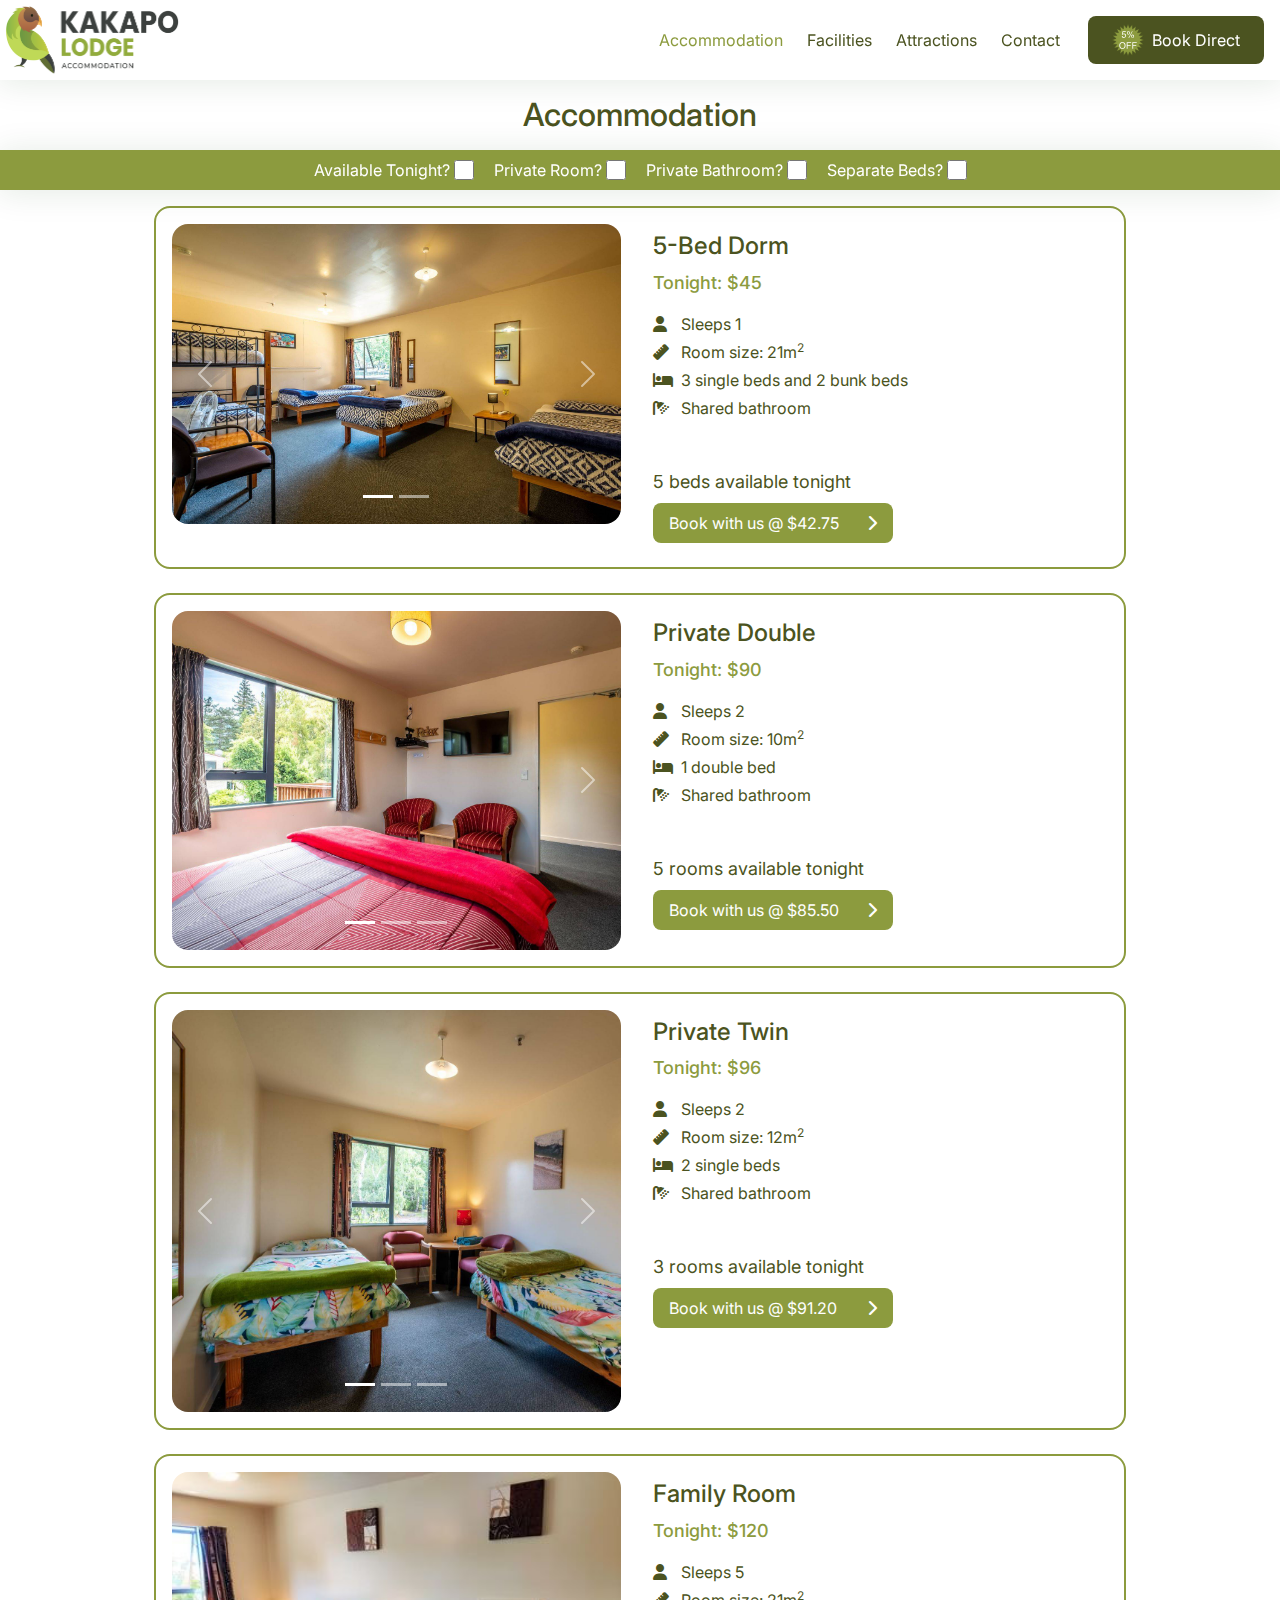
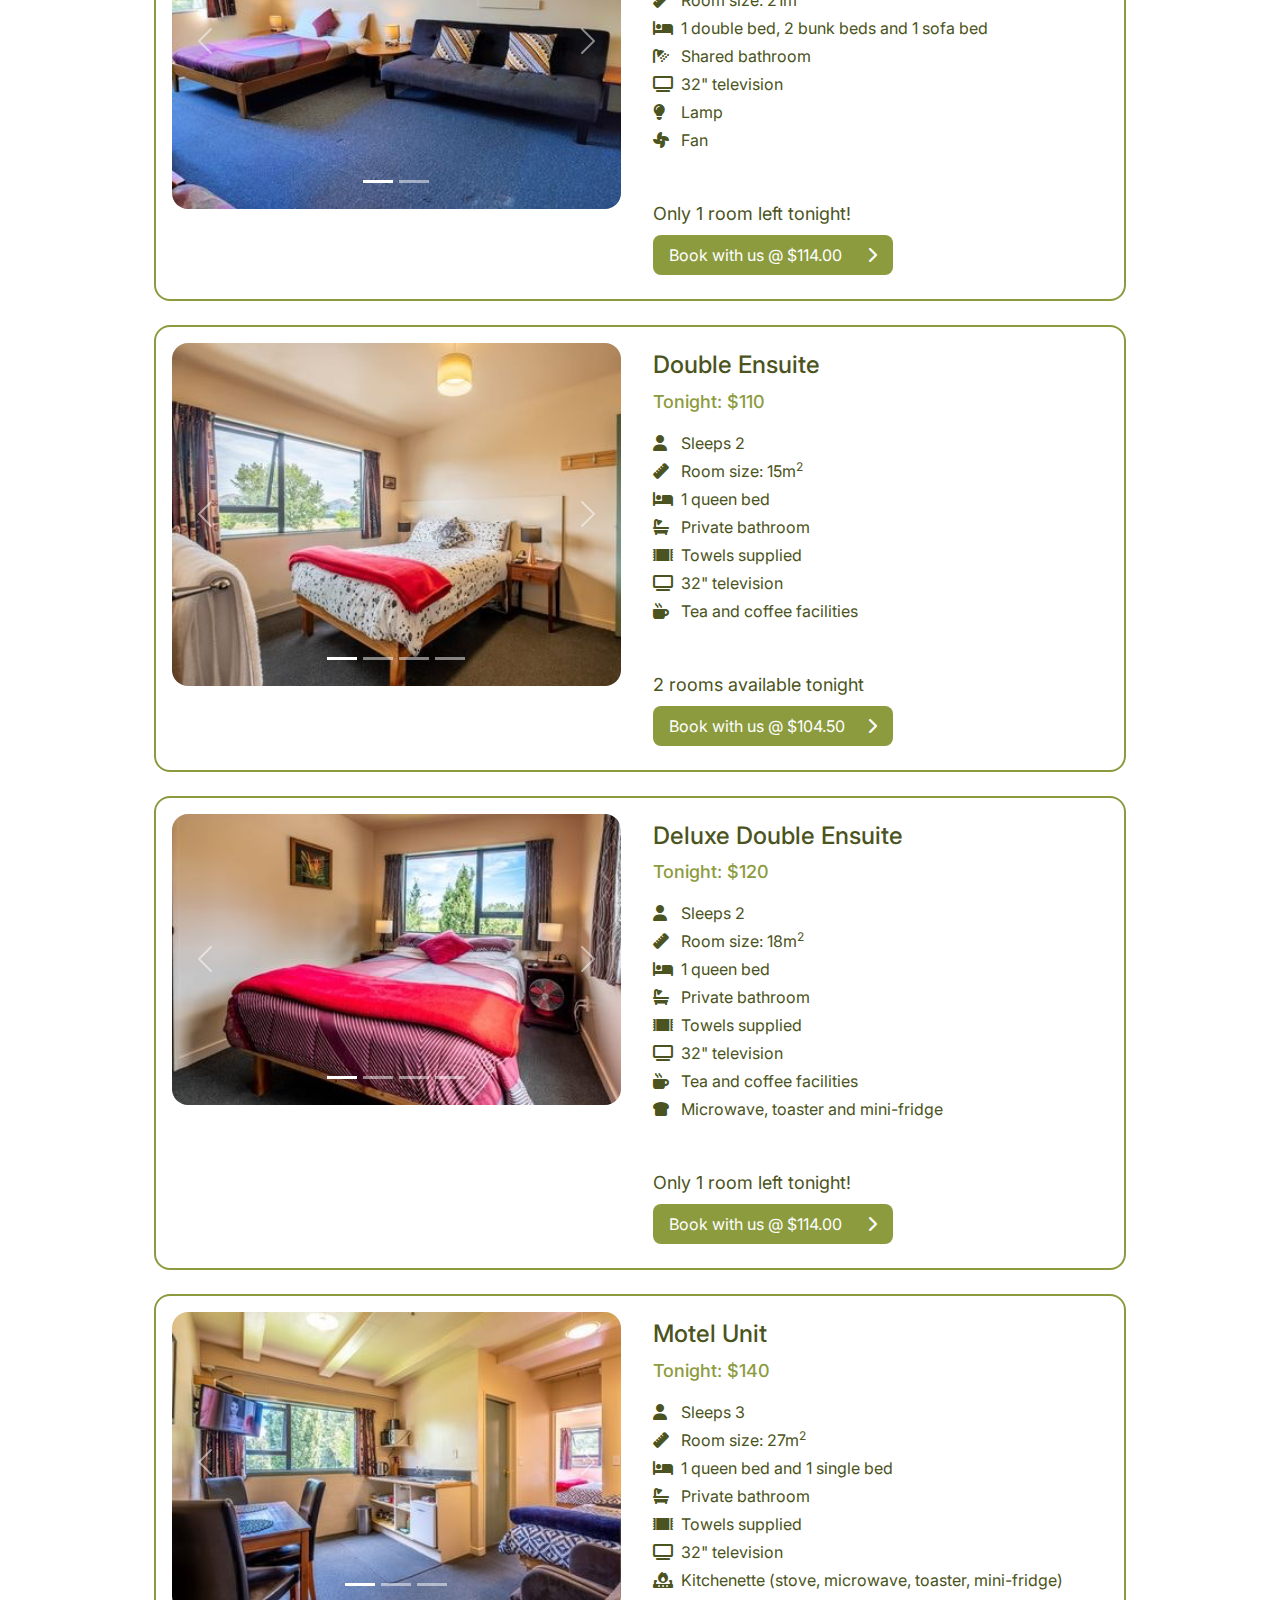
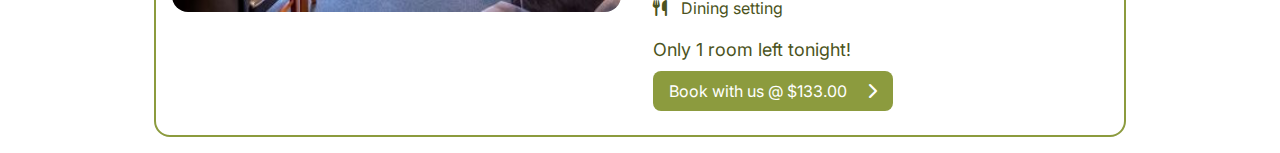
==== commit b154905c: "Update deluxe double ensuite room size" ====
--- a/subpages/accommodation.html
+++ b/subpages/accommodation.html
@@ -952,7 +952,7 @@
 
               <div class="accommodation-feature">
                 <i class="accommodation-feature-icon fa-solid fa-ruler"></i>
-                Room size: 17m<sup>2</sup>
+                Room size: 18m<sup>2</sup>
               </div>
 
               <div class="accommodation-feature">
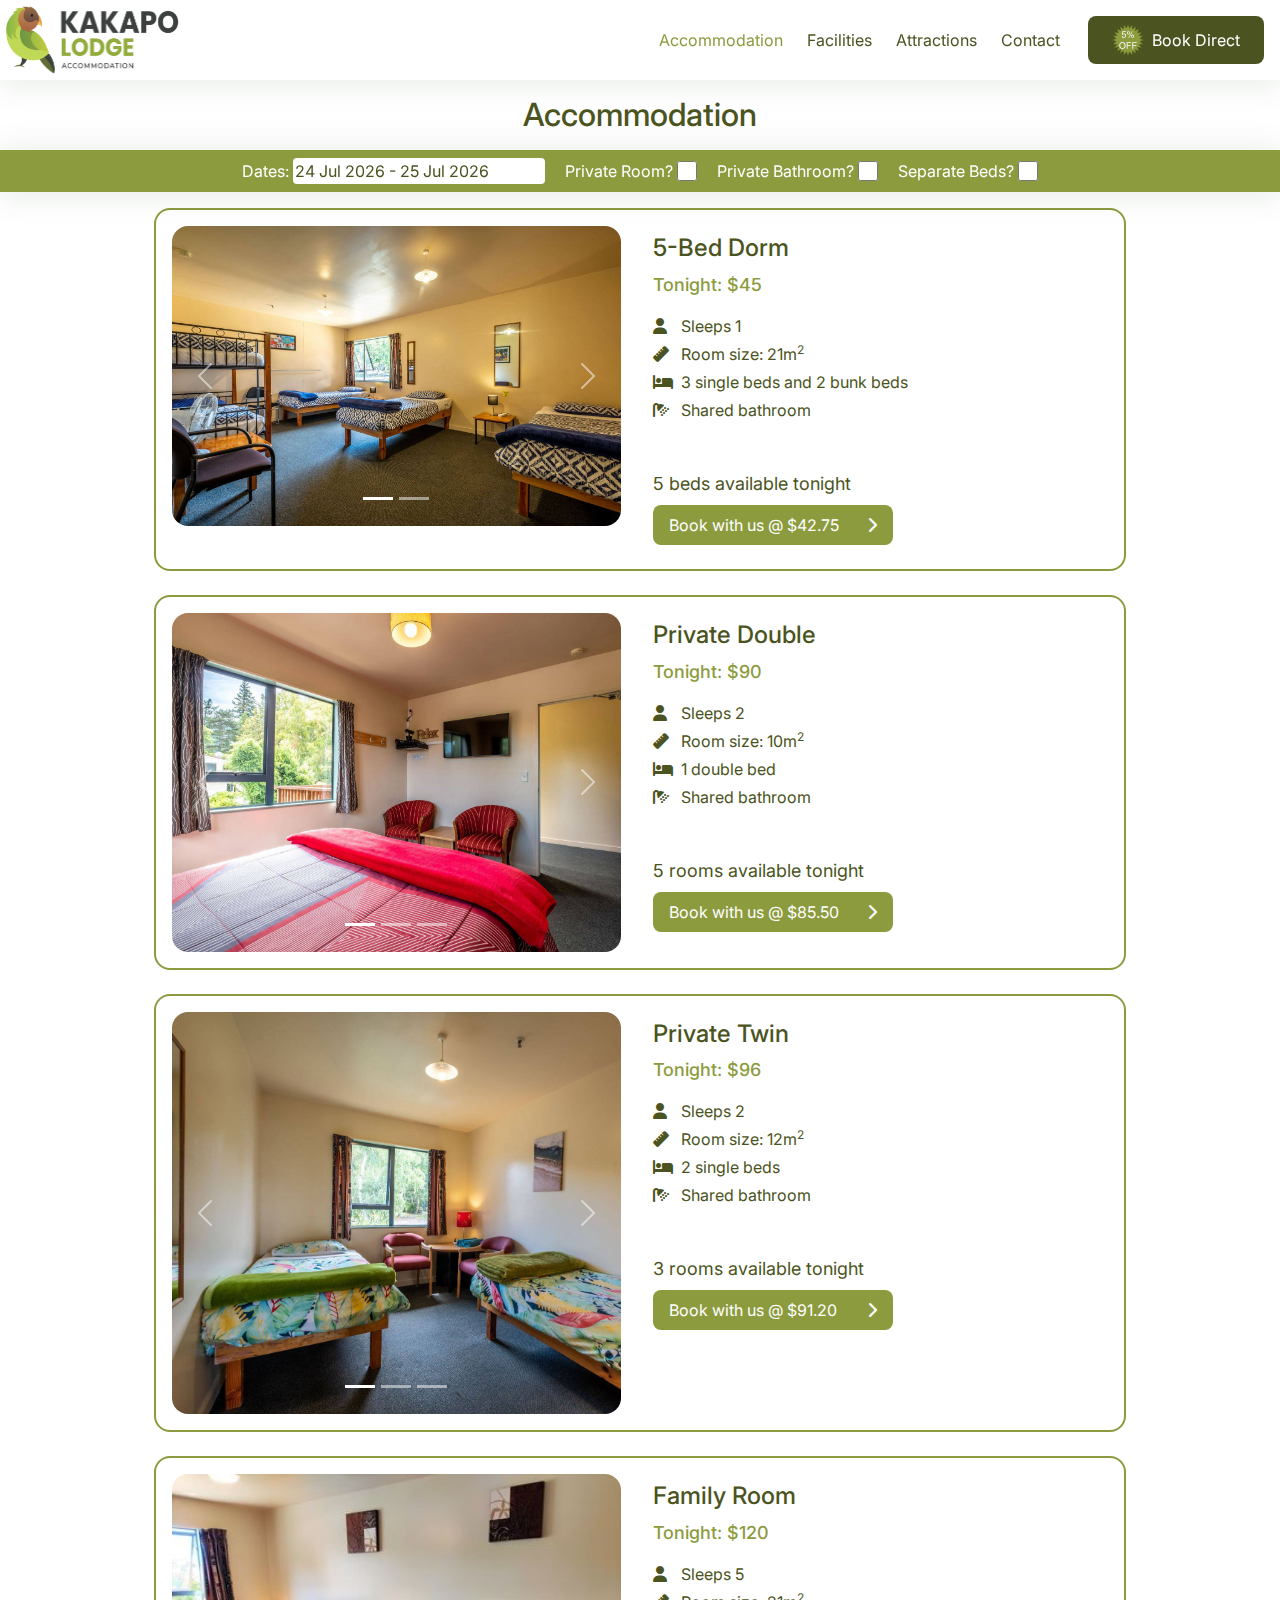
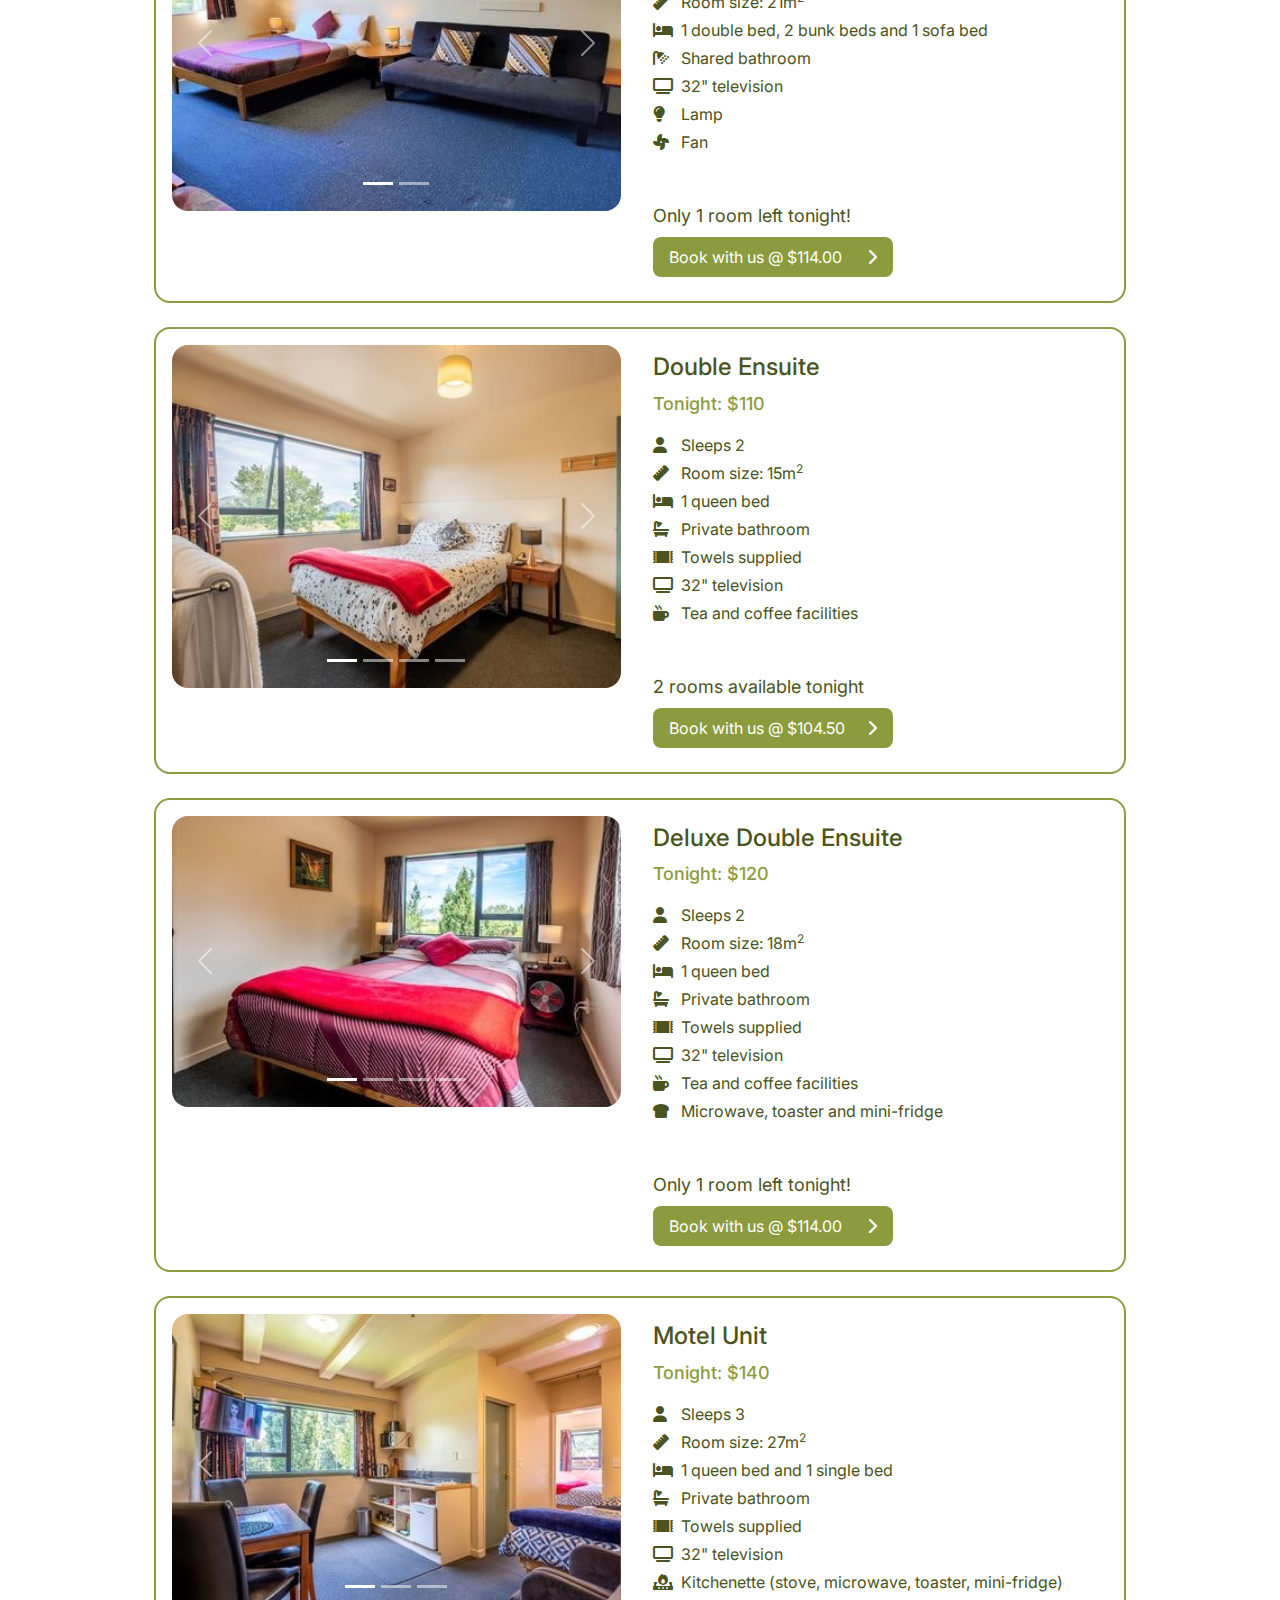
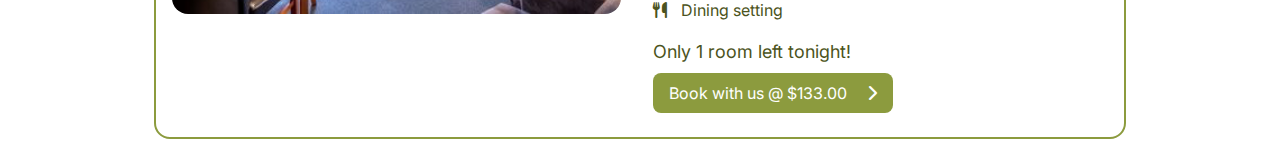
==== commit 789992a1: "Add date range picker for accommodation" ====
--- a/subpages/accommodation.html
+++ b/subpages/accommodation.html
@@ -20,6 +20,9 @@
       type="text/javascript"
       src="../bootstrap/js/bootstrap.min.js"
     ></script>
+
+    <!--easepick datepicker-->
+    <script src="../easepick/bundle/index.umd.min.js"></script>
 
     <!--custom styles and scripts-->
     <link rel="stylesheet" type="text/css" href="../styles.css" />
@@ -160,41 +163,37 @@
         </div>
 
         <div id="filter-options">
-          <div class="filter-option">
-            <label for="available-tonight-checkbox">Available Tonight?</label>
-            <input
-              id="available-tonight-checkbox"
-              class="accommodation-checkbox"
-              type="checkbox"
-            />
-          </div>
-
-          <div class="filter-option">
-            <label for="private-room-checkbox">Private Room?</label>
-            <input
-              id="private-room-checkbox"
-              class="accommodation-checkbox"
-              type="checkbox"
-            />
-          </div>
-
-          <div class="filter-option">
-            <label for="private-bathroom-checkbox">Private Bathroom?</label>
-            <input
-              id="private-bathroom-checkbox"
-              class="accommodation-checkbox"
-              type="checkbox"
-            />
-          </div>
-
-          <div class="filter-option">
-            <label for="separate-beds-checkbox">Separate Beds?</label>
-            <input
-              id="separate-beds-checkbox"
-              class="accommodation-checkbox"
-              type="checkbox"
-            />
-          </div>
+            <div class="filter-option">
+              <label for="date-range-picker">Dates: </label>
+              <input id="date-range-picker" />
+            </div>
+
+            <div class="filter-option">
+              <label for="private-room-checkbox">Private Room?</label>
+              <input
+                id="private-room-checkbox"
+                class="accommodation-checkbox"
+                type="checkbox"
+              />
+            </div>
+
+            <div class="filter-option">
+              <label for="private-bathroom-checkbox">Private Bathroom?</label>
+              <input
+                id="private-bathroom-checkbox"
+                class="accommodation-checkbox"
+                type="checkbox"
+              />
+            </div>
+
+            <div class="filter-option">
+              <label for="separate-beds-checkbox">Separate Beds?</label>
+              <input
+                id="separate-beds-checkbox"
+                class="accommodation-checkbox"
+                type="checkbox"
+              />
+            </div>
         </div>
       </div>
 
--- a/styles.css
+++ b/styles.css
@@ -7,6 +7,14 @@
   --primary-color: #4b5320;
   --secondary-color: #8c9b3e;
   --tertiary-color: #6e5546;
+}
+
+:host {
+  --color-bg-default: white;
+  --color-fg-primary: #4b5320; /* range start and end background color */
+  --color-fg-default: #4b5320; /* color for rest of text */
+  --color-fg-accent: #6e5546; /* today's date color */
+  --color-bg-inrange: #8c9b3e; /* range in-between background color */
 }
 
 /* end custom properties */
@@ -395,6 +403,13 @@
   /* TODO */
 }
 
+#date-range-picker {
+  color: var(--primary-color);
+
+  border-radius: 4px;
+  border: none;
+}
+
 #accommodation-cards {
   display: flex;
   flex-direction: column;
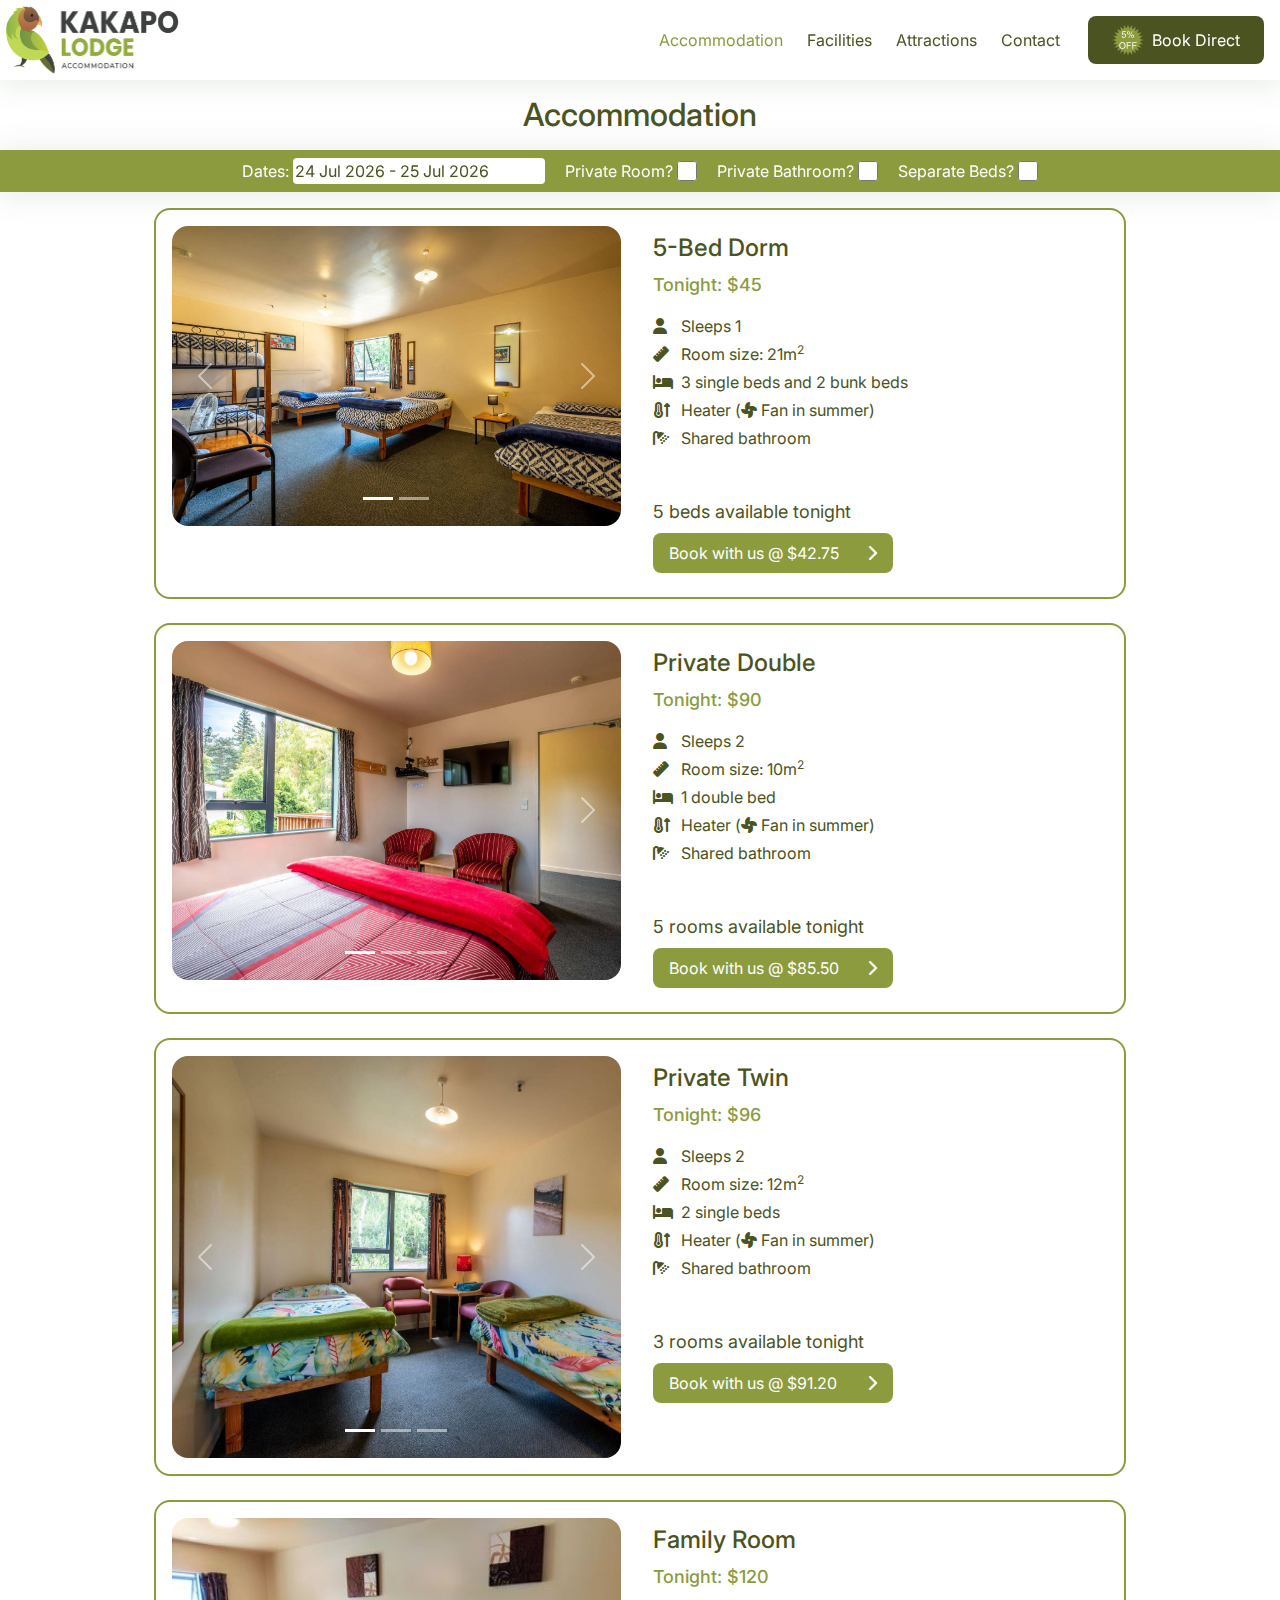
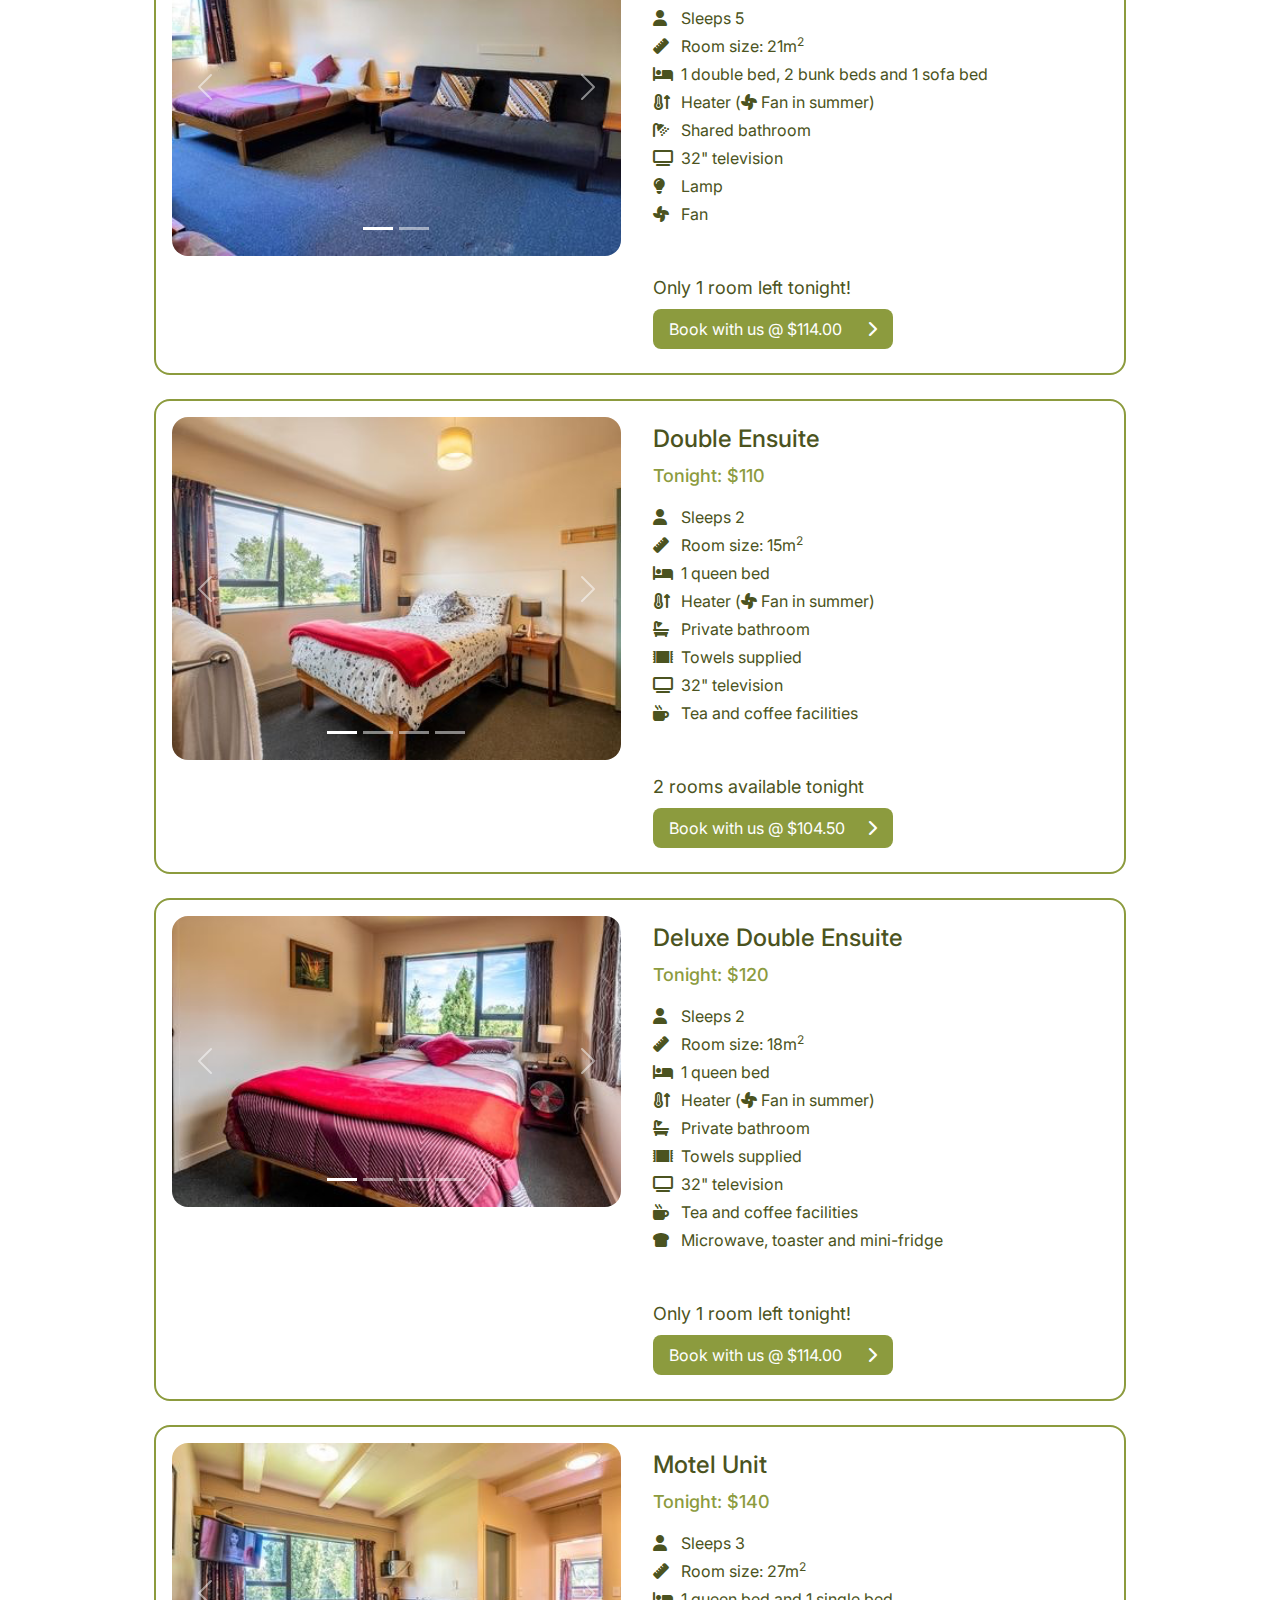
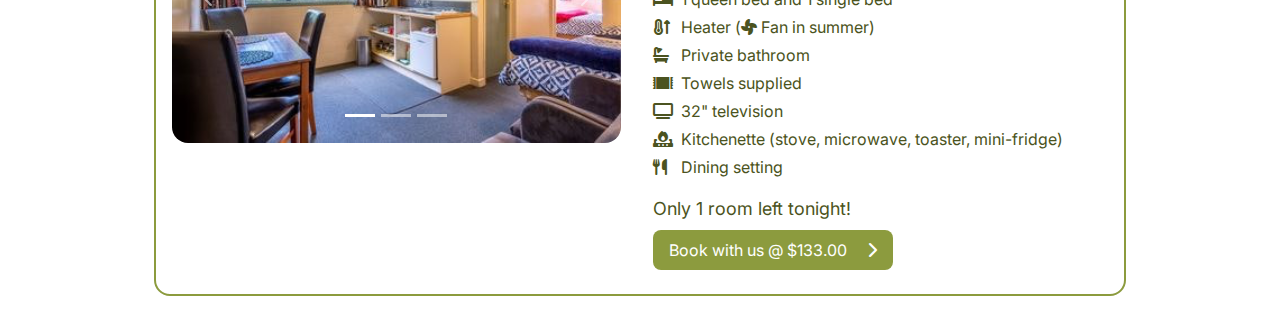
==== commit 11657135: "Mention heater and fan for all accommodation" ====
--- a/subpages/accommodation.html
+++ b/subpages/accommodation.html
@@ -163,37 +163,37 @@
         </div>
 
         <div id="filter-options">
-            <div class="filter-option">
-              <label for="date-range-picker">Dates: </label>
-              <input id="date-range-picker" />
-            </div>
-
-            <div class="filter-option">
-              <label for="private-room-checkbox">Private Room?</label>
-              <input
-                id="private-room-checkbox"
-                class="accommodation-checkbox"
-                type="checkbox"
-              />
-            </div>
-
-            <div class="filter-option">
-              <label for="private-bathroom-checkbox">Private Bathroom?</label>
-              <input
-                id="private-bathroom-checkbox"
-                class="accommodation-checkbox"
-                type="checkbox"
-              />
-            </div>
-
-            <div class="filter-option">
-              <label for="separate-beds-checkbox">Separate Beds?</label>
-              <input
-                id="separate-beds-checkbox"
-                class="accommodation-checkbox"
-                type="checkbox"
-              />
-            </div>
+          <div class="filter-option">
+            <label for="date-range-picker">Dates: </label>
+            <input id="date-range-picker" />
+          </div>
+
+          <div class="filter-option">
+            <label for="private-room-checkbox">Private Room?</label>
+            <input
+              id="private-room-checkbox"
+              class="accommodation-checkbox"
+              type="checkbox"
+            />
+          </div>
+
+          <div class="filter-option">
+            <label for="private-bathroom-checkbox">Private Bathroom?</label>
+            <input
+              id="private-bathroom-checkbox"
+              class="accommodation-checkbox"
+              type="checkbox"
+            />
+          </div>
+
+          <div class="filter-option">
+            <label for="separate-beds-checkbox">Separate Beds?</label>
+            <input
+              id="separate-beds-checkbox"
+              class="accommodation-checkbox"
+              type="checkbox"
+            />
+          </div>
         </div>
       </div>
 
@@ -286,6 +286,14 @@
               </div>
 
               <div class="accommodation-feature">
+                <i
+                  class="accommodation-feature-icon fa-solid fa-temperature-arrow-up"
+                >
+                </i>
+                Heater (<i class="fa-solid fa-fan"></i> Fan in summer)
+              </div>
+
+              <div class="accommodation-feature">
                 <i class="accommodation-feature-icon fa-solid fa-shower"></i>
                 Shared bathroom
               </div>
@@ -410,6 +418,14 @@
               </div>
 
               <div class="accommodation-feature">
+                <i
+                  class="accommodation-feature-icon fa-solid fa-temperature-arrow-up"
+                >
+                </i>
+                Heater (<i class="fa-solid fa-fan"></i> Fan in summer)
+              </div>
+
+              <div class="accommodation-feature">
                 <i class="accommodation-feature-icon fa-solid fa-shower"></i>
                 Shared bathroom
               </div>
@@ -537,6 +553,14 @@
               </div>
 
               <div class="accommodation-feature">
+                <i
+                  class="accommodation-feature-icon fa-solid fa-temperature-arrow-up"
+                >
+                </i>
+                Heater (<i class="fa-solid fa-fan"></i> Fan in summer)
+              </div>
+
+              <div class="accommodation-feature">
                 <i class="accommodation-feature-icon fa-solid fa-shower"></i>
                 Shared bathroom
               </div>
@@ -651,6 +675,14 @@
               </div>
 
               <div class="accommodation-feature">
+                <i
+                  class="accommodation-feature-icon fa-solid fa-temperature-arrow-up"
+                >
+                </i>
+                Heater (<i class="fa-solid fa-fan"></i> Fan in summer)
+              </div>
+
+              <div class="accommodation-feature">
                 <i class="accommodation-feature-icon fa-solid fa-shower"></i>
                 Shared bathroom
               </div>
@@ -805,6 +837,14 @@
               </div>
 
               <div class="accommodation-feature">
+                <i
+                  class="accommodation-feature-icon fa-solid fa-temperature-arrow-up"
+                >
+                </i>
+                Heater (<i class="fa-solid fa-fan"></i> Fan in summer)
+              </div>
+
+              <div class="accommodation-feature">
                 <i class="accommodation-feature-icon fa-solid fa-bath"></i>
                 Private bathroom
               </div>
@@ -960,6 +1000,14 @@
               </div>
 
               <div class="accommodation-feature">
+                <i
+                  class="accommodation-feature-icon fa-solid fa-temperature-arrow-up"
+                >
+                </i>
+                Heater (<i class="fa-solid fa-fan"></i> Fan in summer)
+              </div>
+
+              <div class="accommodation-feature">
                 <i class="accommodation-feature-icon fa-solid fa-bath"></i>
                 Private bathroom
               </div>
@@ -1107,6 +1155,14 @@
               <div class="accommodation-feature">
                 <i class="accommodation-feature-icon fa-solid fa-bed"></i>
                 1 queen bed and 1 single bed
+              </div>
+
+              <div class="accommodation-feature">
+                <i
+                  class="accommodation-feature-icon fa-solid fa-temperature-arrow-up"
+                >
+                </i>
+                Heater (<i class="fa-solid fa-fan"></i> Fan in summer)
               </div>
 
               <div class="accommodation-feature">
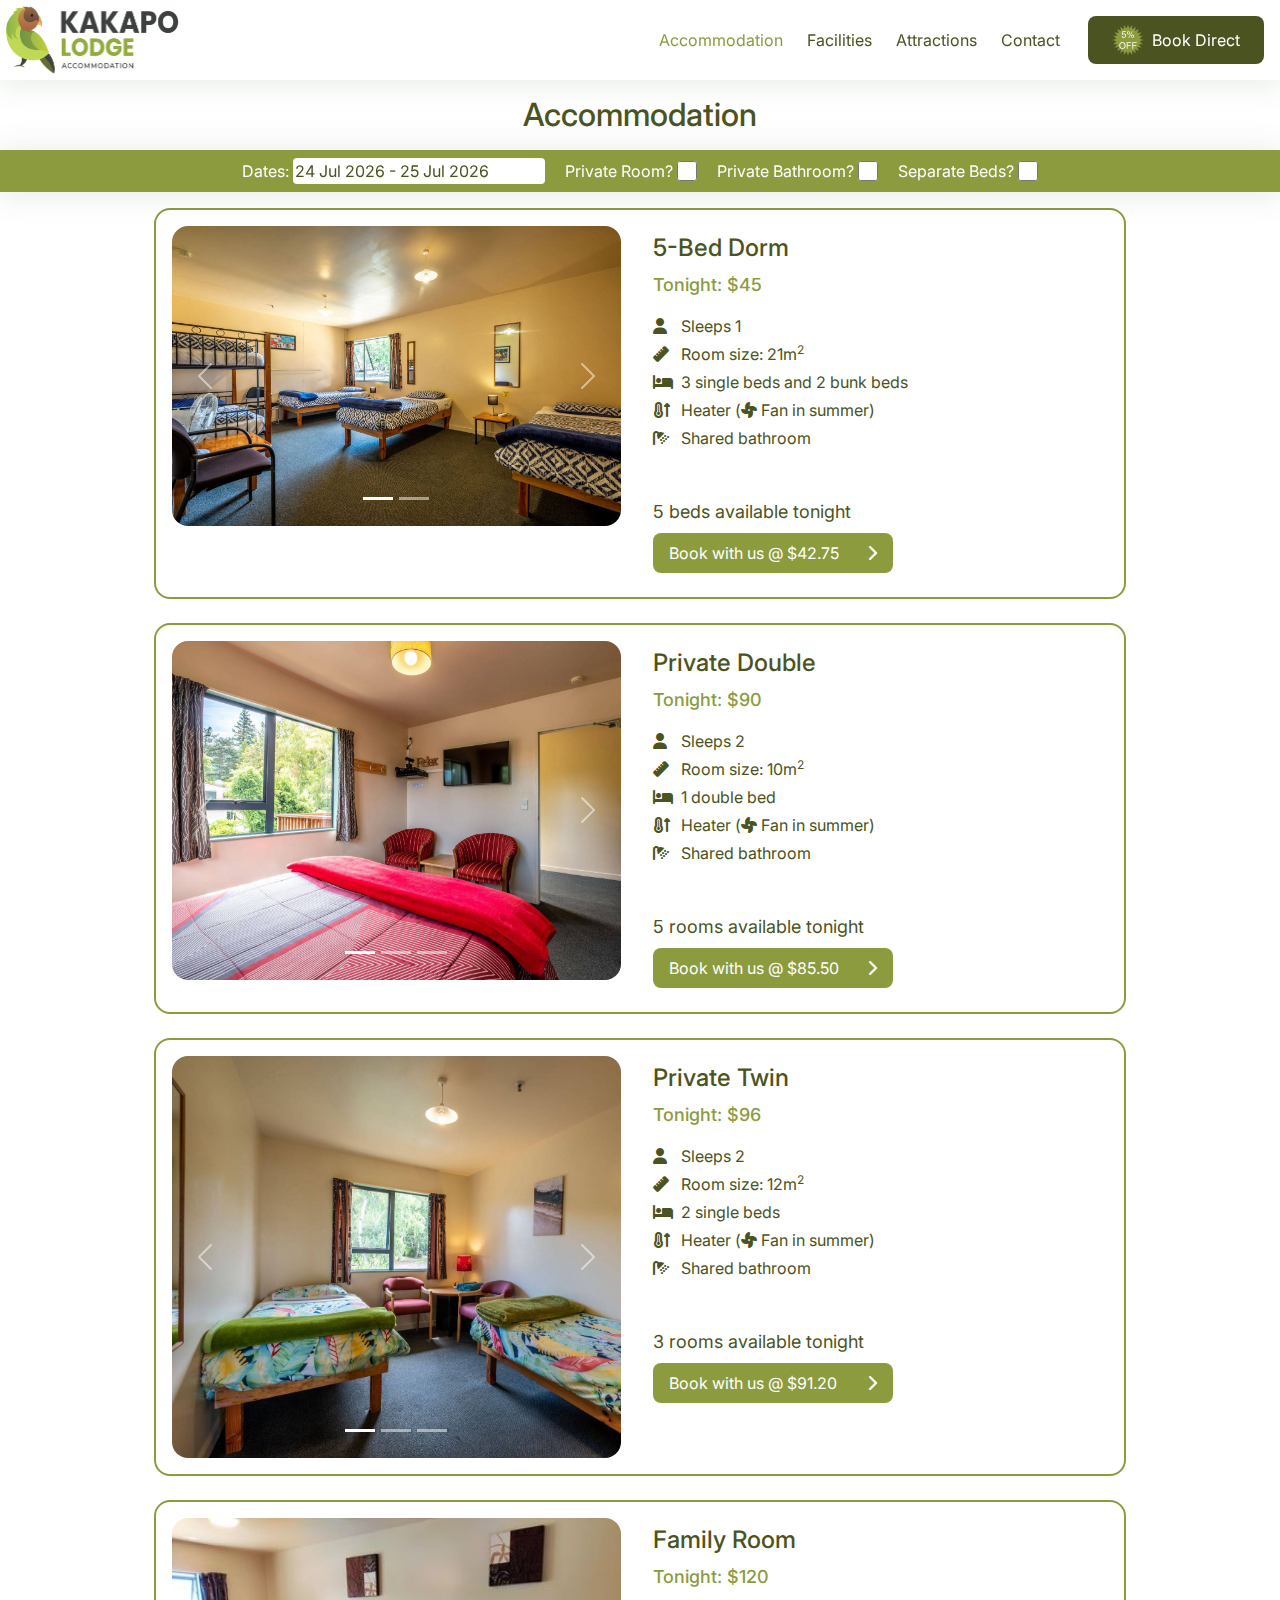
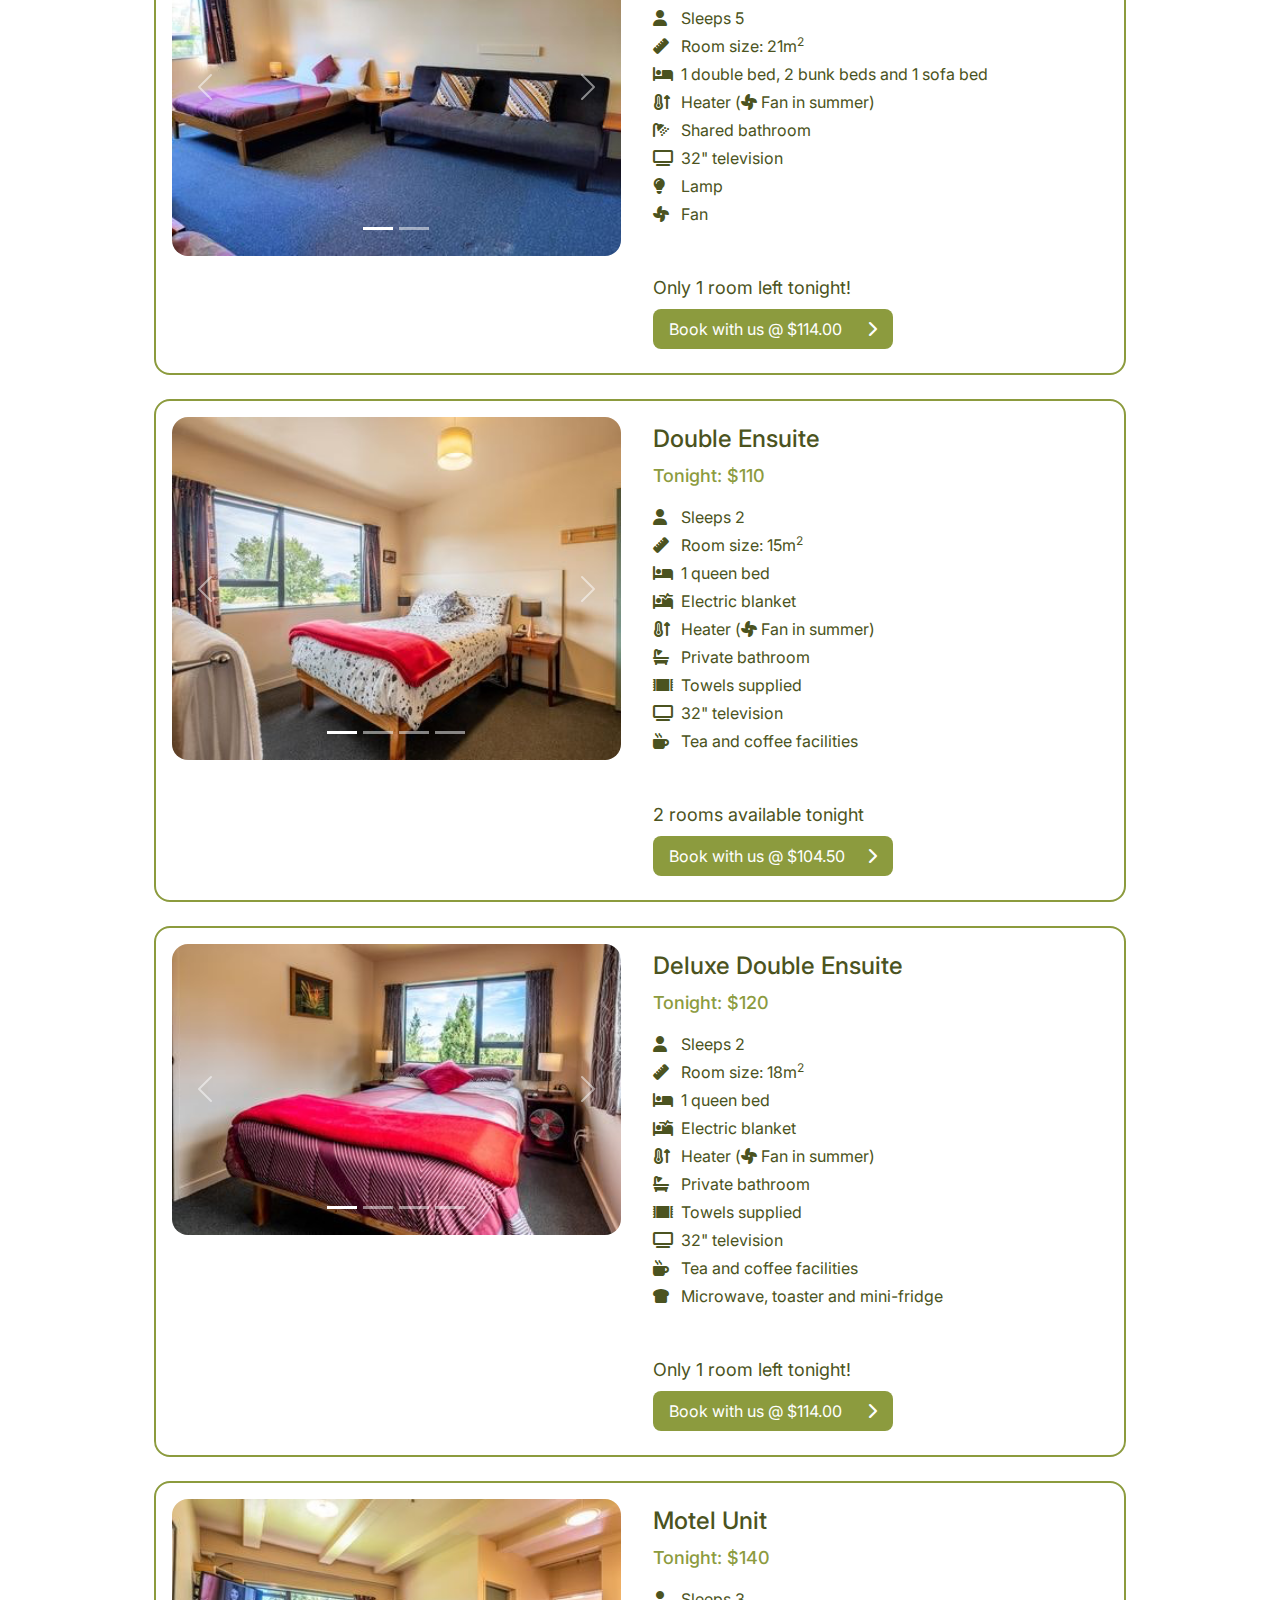
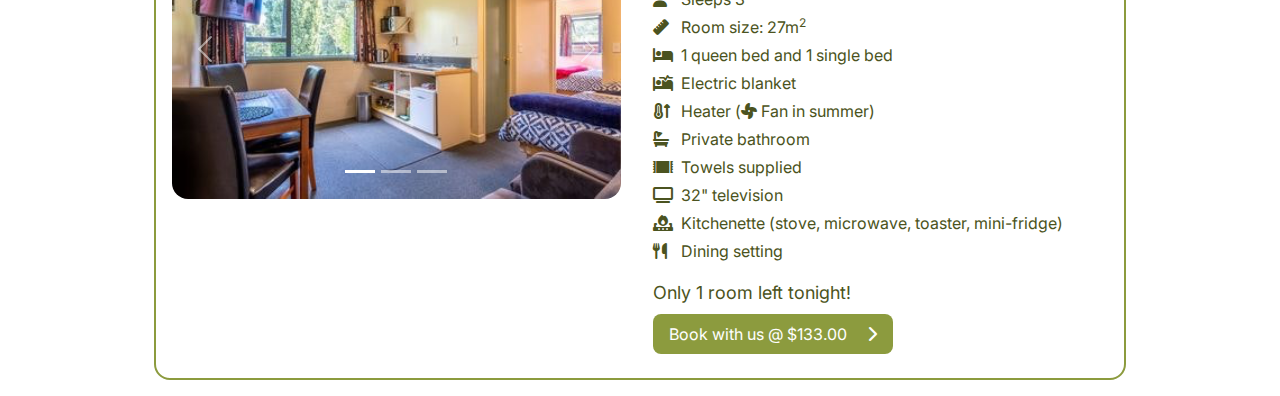
==== commit 8045c110: "Mention electric blanket for ensuite accommodation" ====
--- a/subpages/accommodation.html
+++ b/subpages/accommodation.html
@@ -837,6 +837,11 @@
               </div>
 
               <div class="accommodation-feature">
+                <i class="accommodation-feature-icon fa-solid fa-bed-pulse"></i>
+                Electric blanket
+              </div>
+
+              <div class="accommodation-feature">
                 <i
                   class="accommodation-feature-icon fa-solid fa-temperature-arrow-up"
                 >
@@ -1000,6 +1005,11 @@
               </div>
 
               <div class="accommodation-feature">
+                <i class="accommodation-feature-icon fa-solid fa-bed-pulse"></i>
+                Electric blanket
+              </div>
+
+              <div class="accommodation-feature">
                 <i
                   class="accommodation-feature-icon fa-solid fa-temperature-arrow-up"
                 >
@@ -1155,6 +1165,11 @@
               <div class="accommodation-feature">
                 <i class="accommodation-feature-icon fa-solid fa-bed"></i>
                 1 queen bed and 1 single bed
+              </div>
+
+              <div class="accommodation-feature">
+                <i class="accommodation-feature-icon fa-solid fa-bed-pulse"></i>
+                Electric blanket
               </div>
 
               <div class="accommodation-feature">
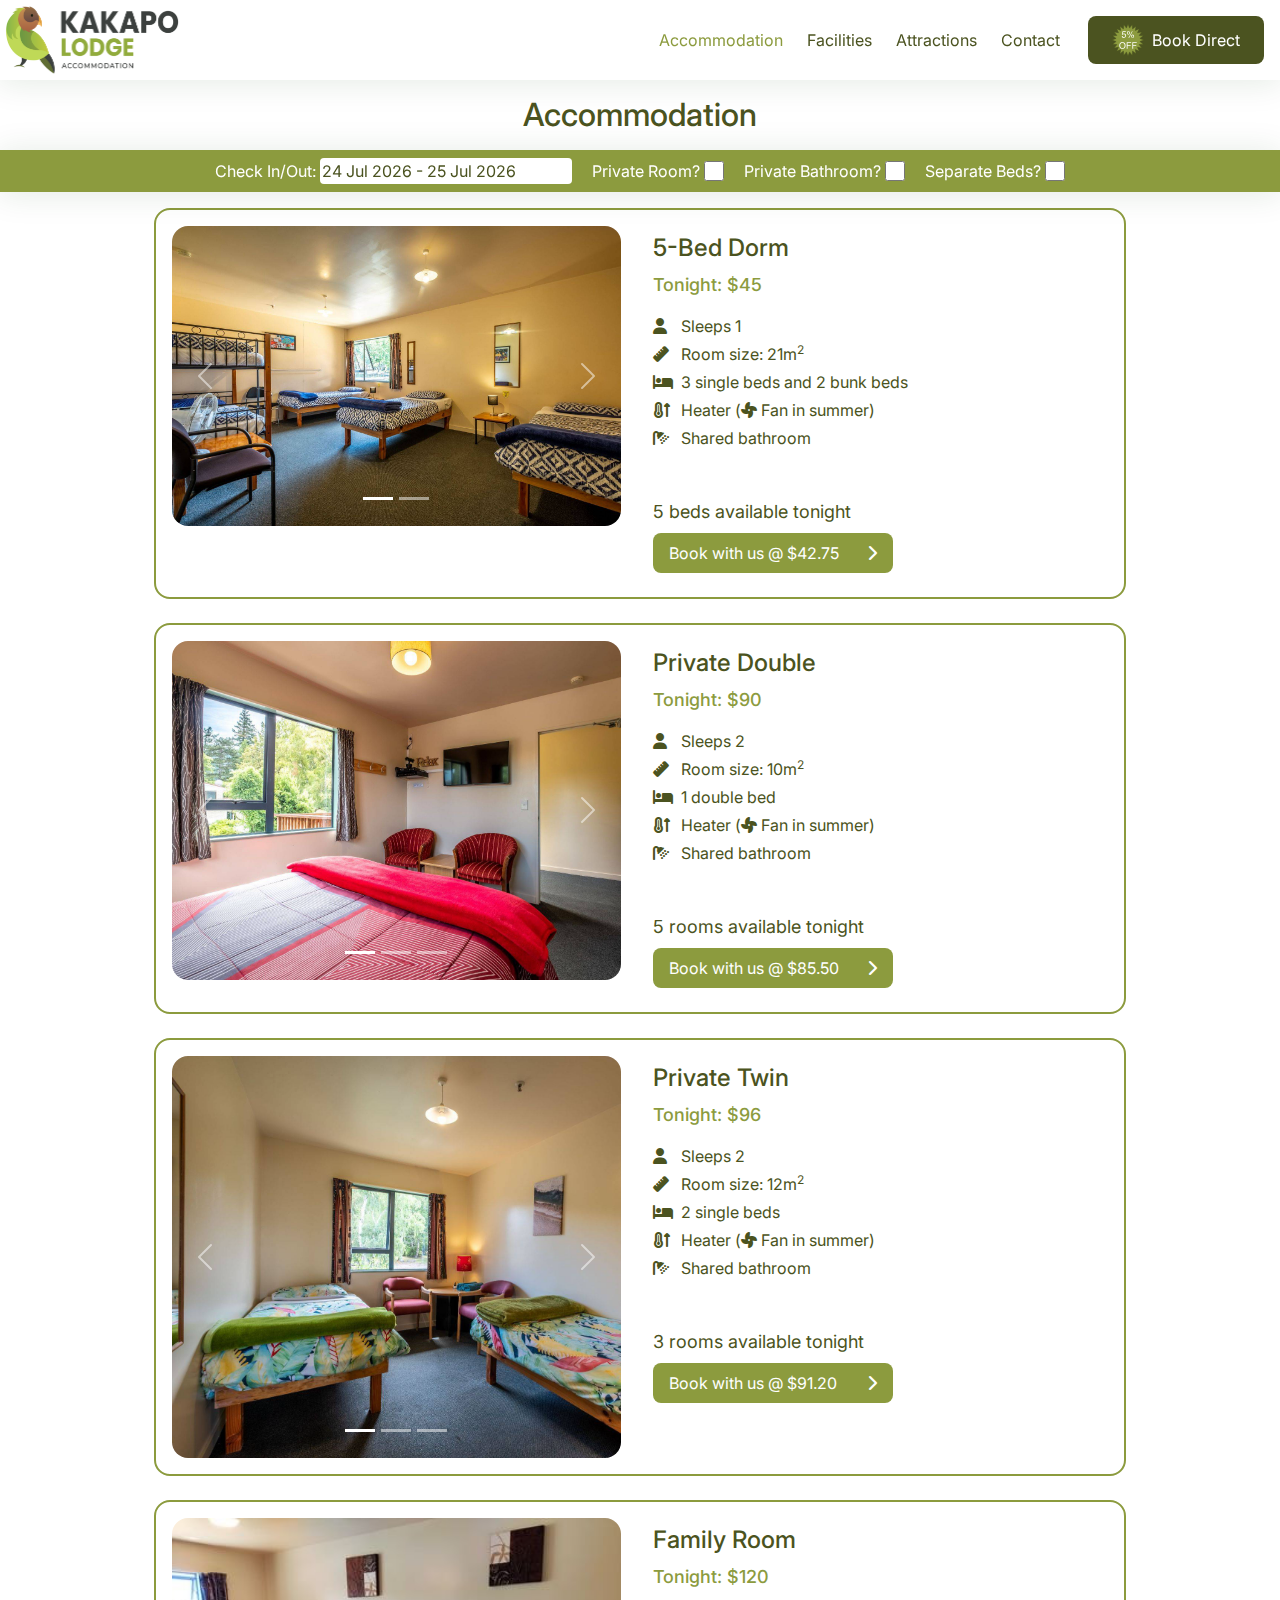
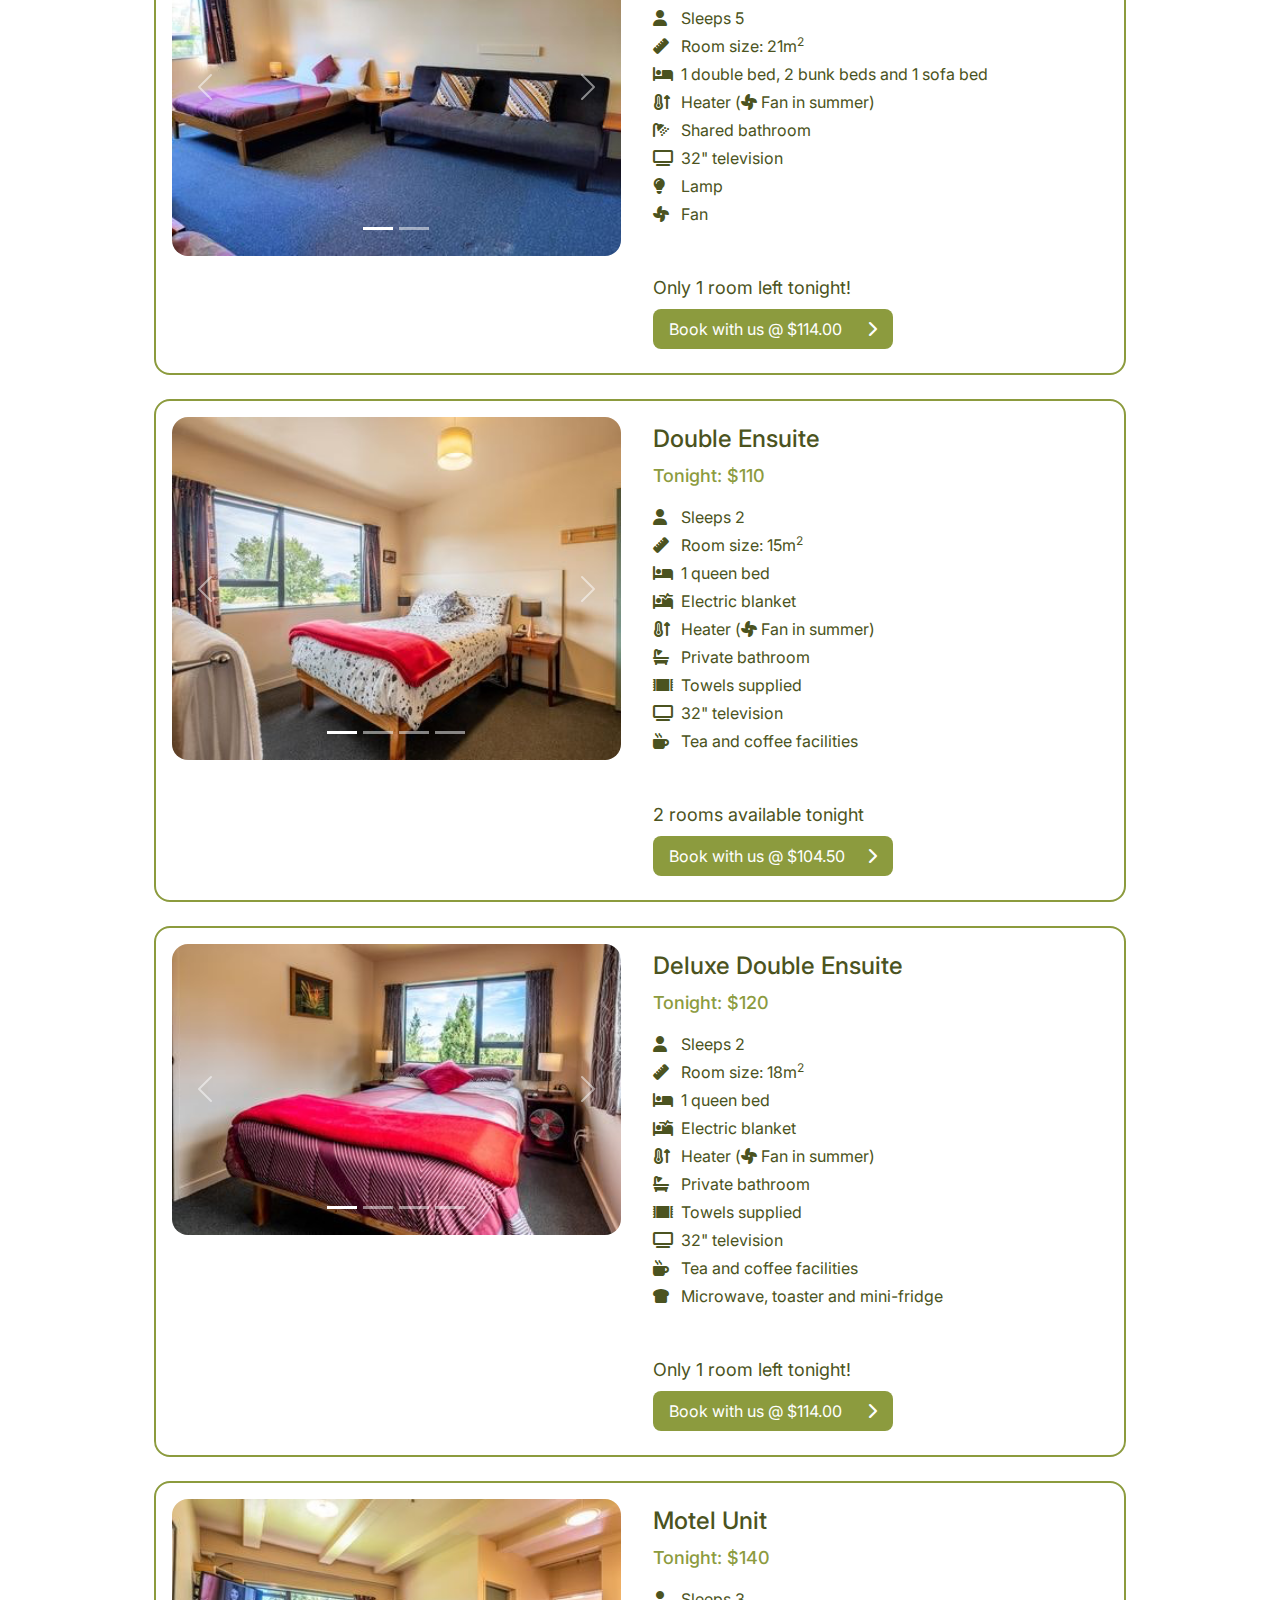
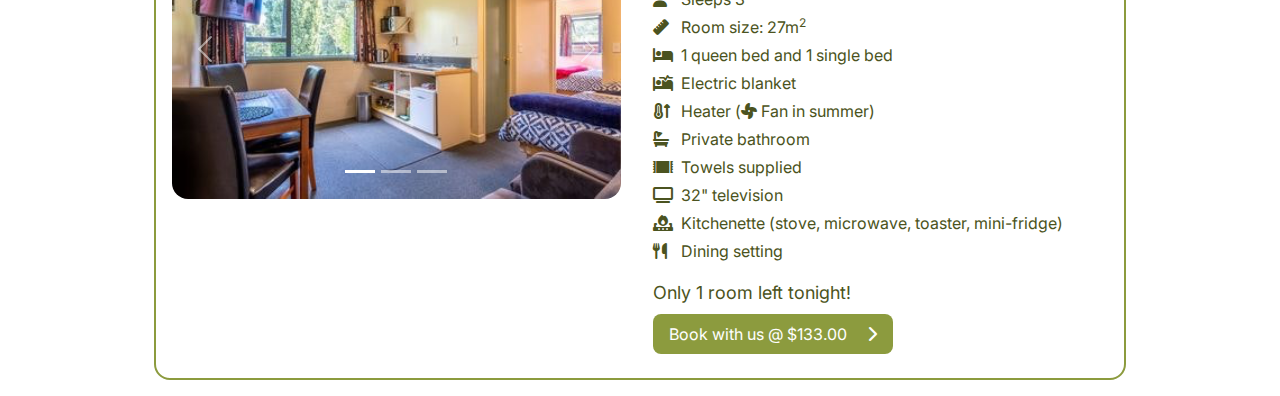
==== commit 874e2f30: "Update phrasing on accommodation page" ====
--- a/subpages/accommodation.html
+++ b/subpages/accommodation.html
@@ -164,7 +164,7 @@
 
         <div id="filter-options">
           <div class="filter-option">
-            <label for="date-range-picker">Dates: </label>
+            <label for="date-range-picker">Check In/Out: </label>
             <input id="date-range-picker" />
           </div>
 
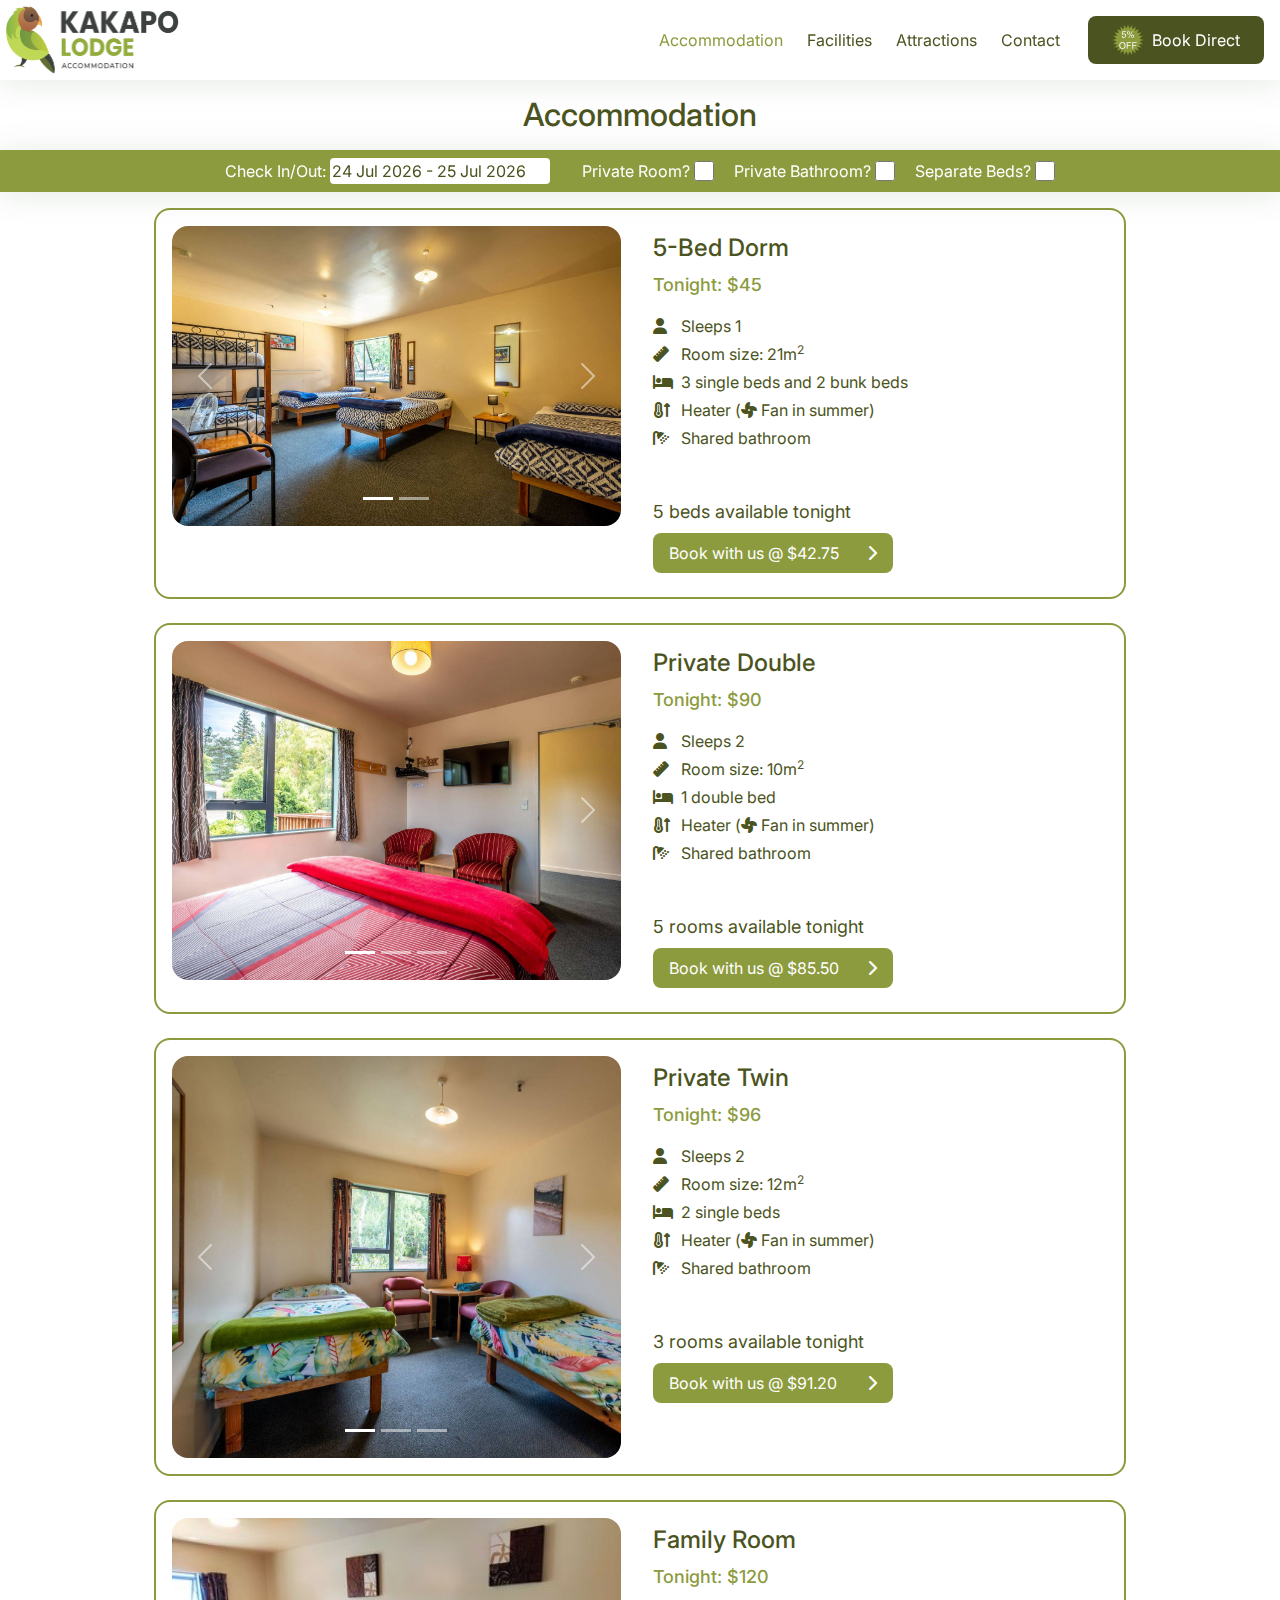
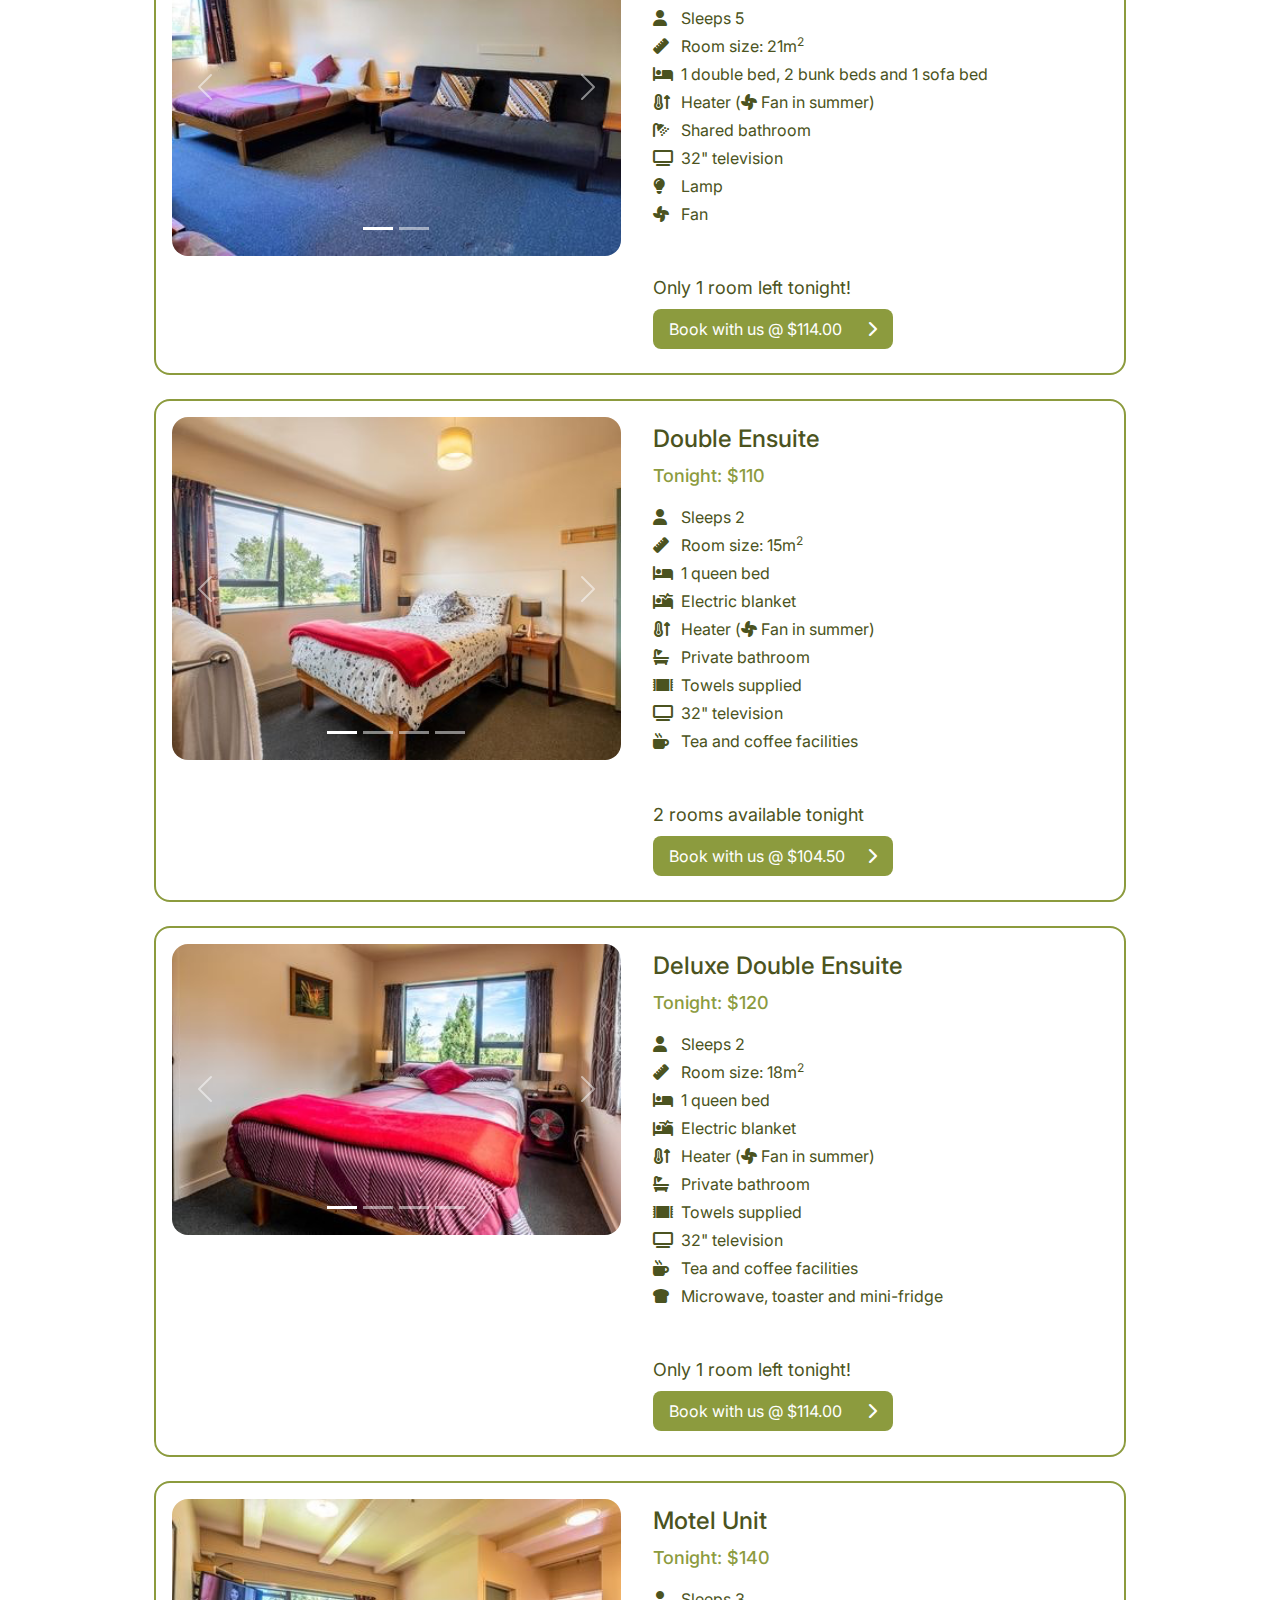
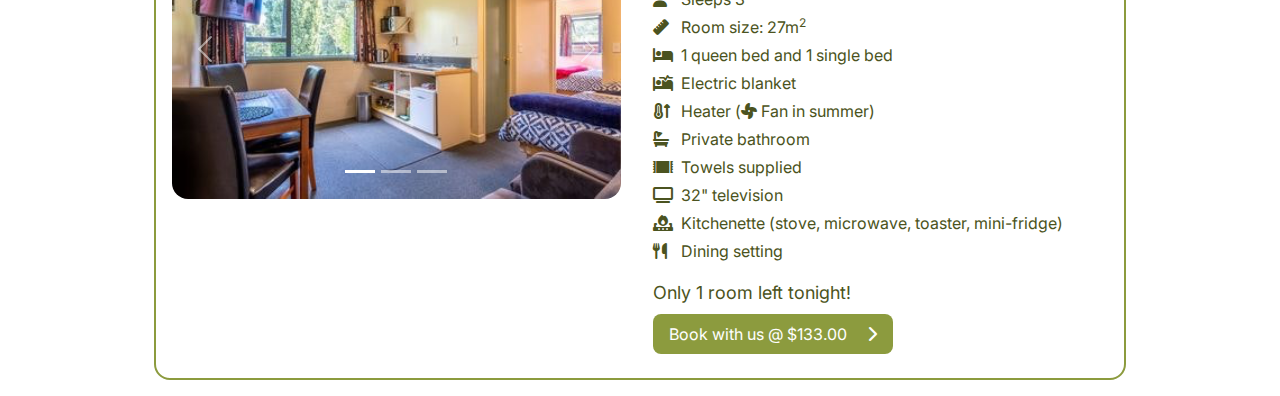
==== commit c1abc296: "Always show date range picker on accommodation page on mobile" ====
--- a/subpages/accommodation.html
+++ b/subpages/accommodation.html
@@ -157,17 +157,19 @@
       <h1 id="page-title">Accommodation</h1>
 
       <div id="accommodation-filters">
+        <div class="filter-options">
+          <div class="filter-option">
+            <label for="date-range-picker">Check In/Out: </label>
+            <input id="date-range-picker" />
+          </div>
+        </div>
+
         <div id="mobile-filter-button">
           Filter
           <i class="fa-solid fa-arrow-down-wide-short"></i>
         </div>
 
-        <div id="filter-options">
-          <div class="filter-option">
-            <label for="date-range-picker">Check In/Out: </label>
-            <input id="date-range-picker" />
-          </div>
-
+        <div id="mobile-filter-options" class="filter-options">
           <div class="filter-option">
             <label for="private-room-checkbox">Private Room?</label>
             <input
--- a/styles.css
+++ b/styles.css
@@ -353,18 +353,33 @@
 
   z-index: 3;
 
+  display: flex;
+  gap: 16px;
+  justify-content: center;
+
   @media (width < 800px) {
     top: 64px;
-  }
+
+    display: block;
+  }
+}
+
+#date-range-picker {
+  color: var(--primary-color);
+
+  border-radius: 4px;
+  border: none;
+
+  width: 220px;
 }
 
 #mobile-filter-button {
   display: none;
 
   text-align: center;
-
   padding: 6px;
 
+  border-top: 1px solid var(--primary-color);
   box-shadow: 0px 2px 32px 2px rgba(0, 64, 0, 0.1);
 
   @media (width < 700px) {
@@ -372,7 +387,7 @@
   }
 }
 
-#filter-options {
+.filter-options {
   display: flex;
   gap: 20px;
 
@@ -401,13 +416,6 @@
 }
 .accommodation-checkbox:checked {
   /* TODO */
-}
-
-#date-range-picker {
-  color: var(--primary-color);
-
-  border-radius: 4px;
-  border: none;
 }
 
 #accommodation-cards {
